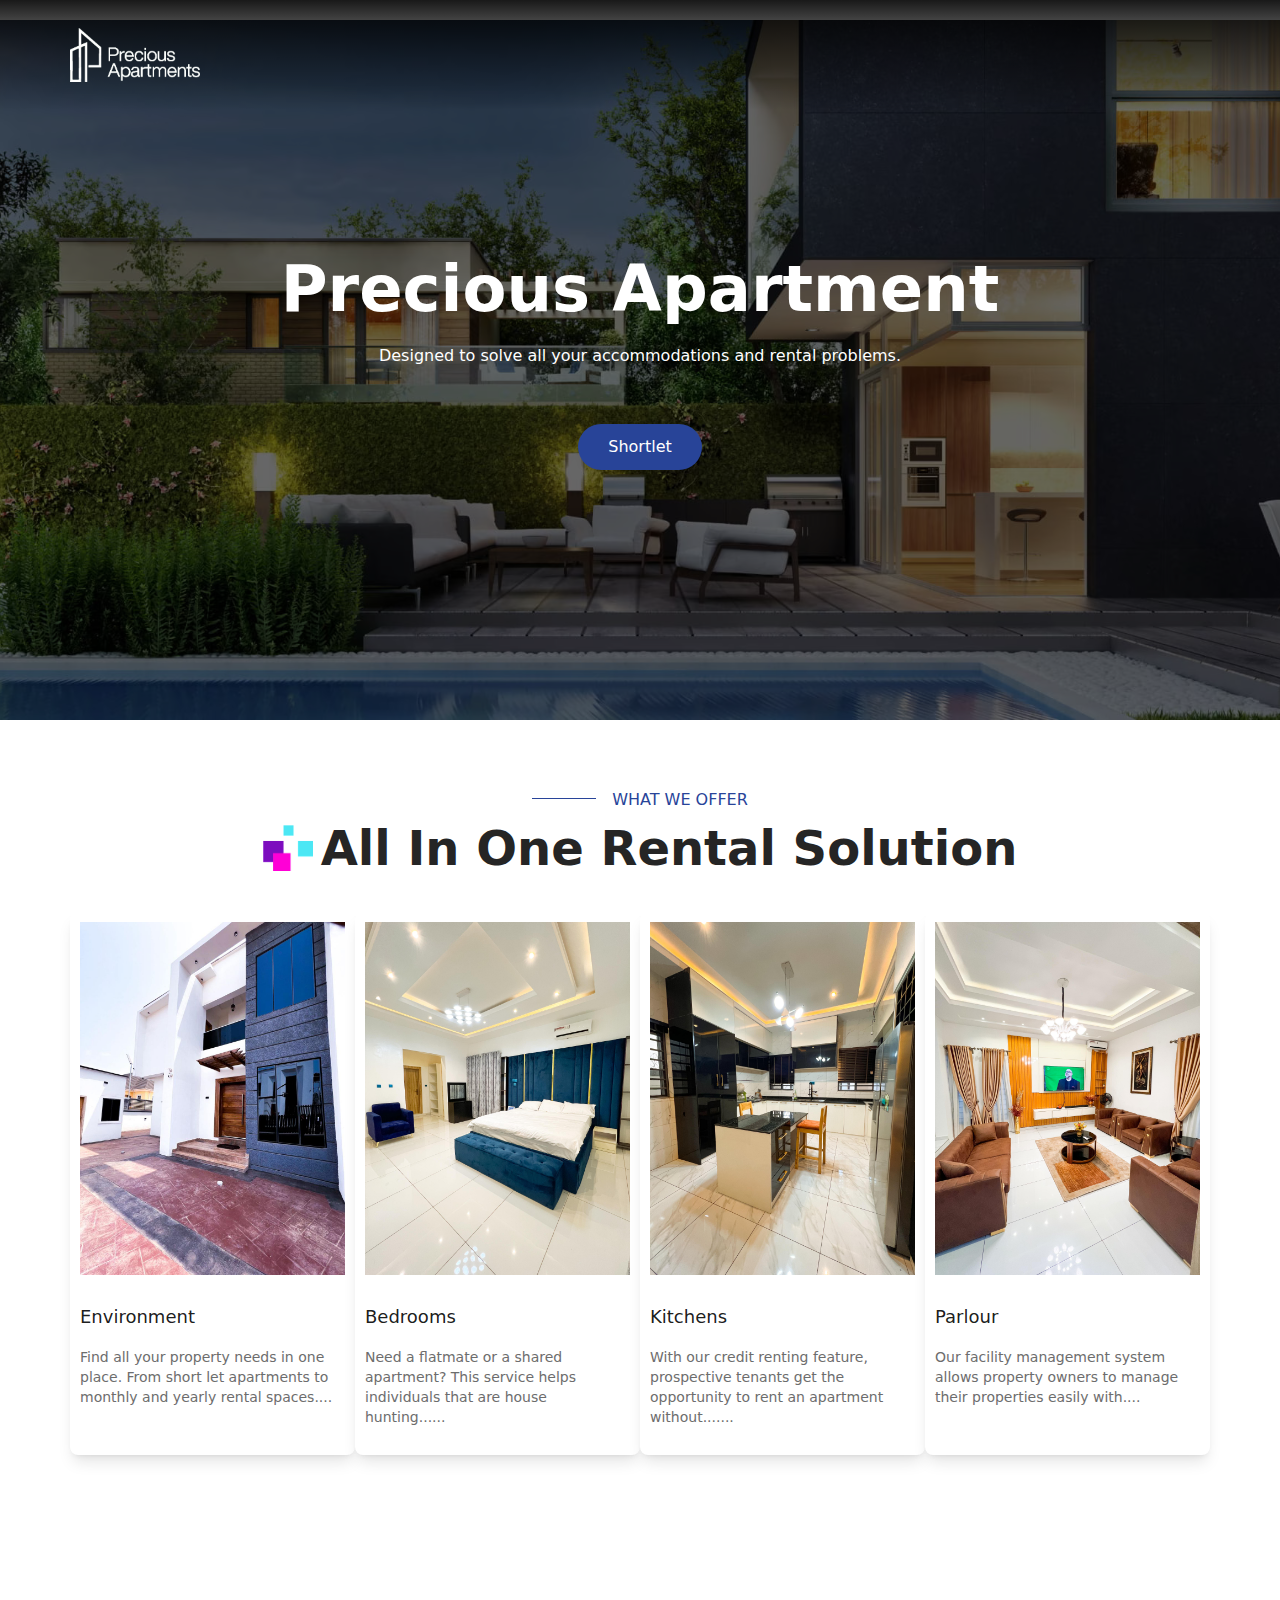
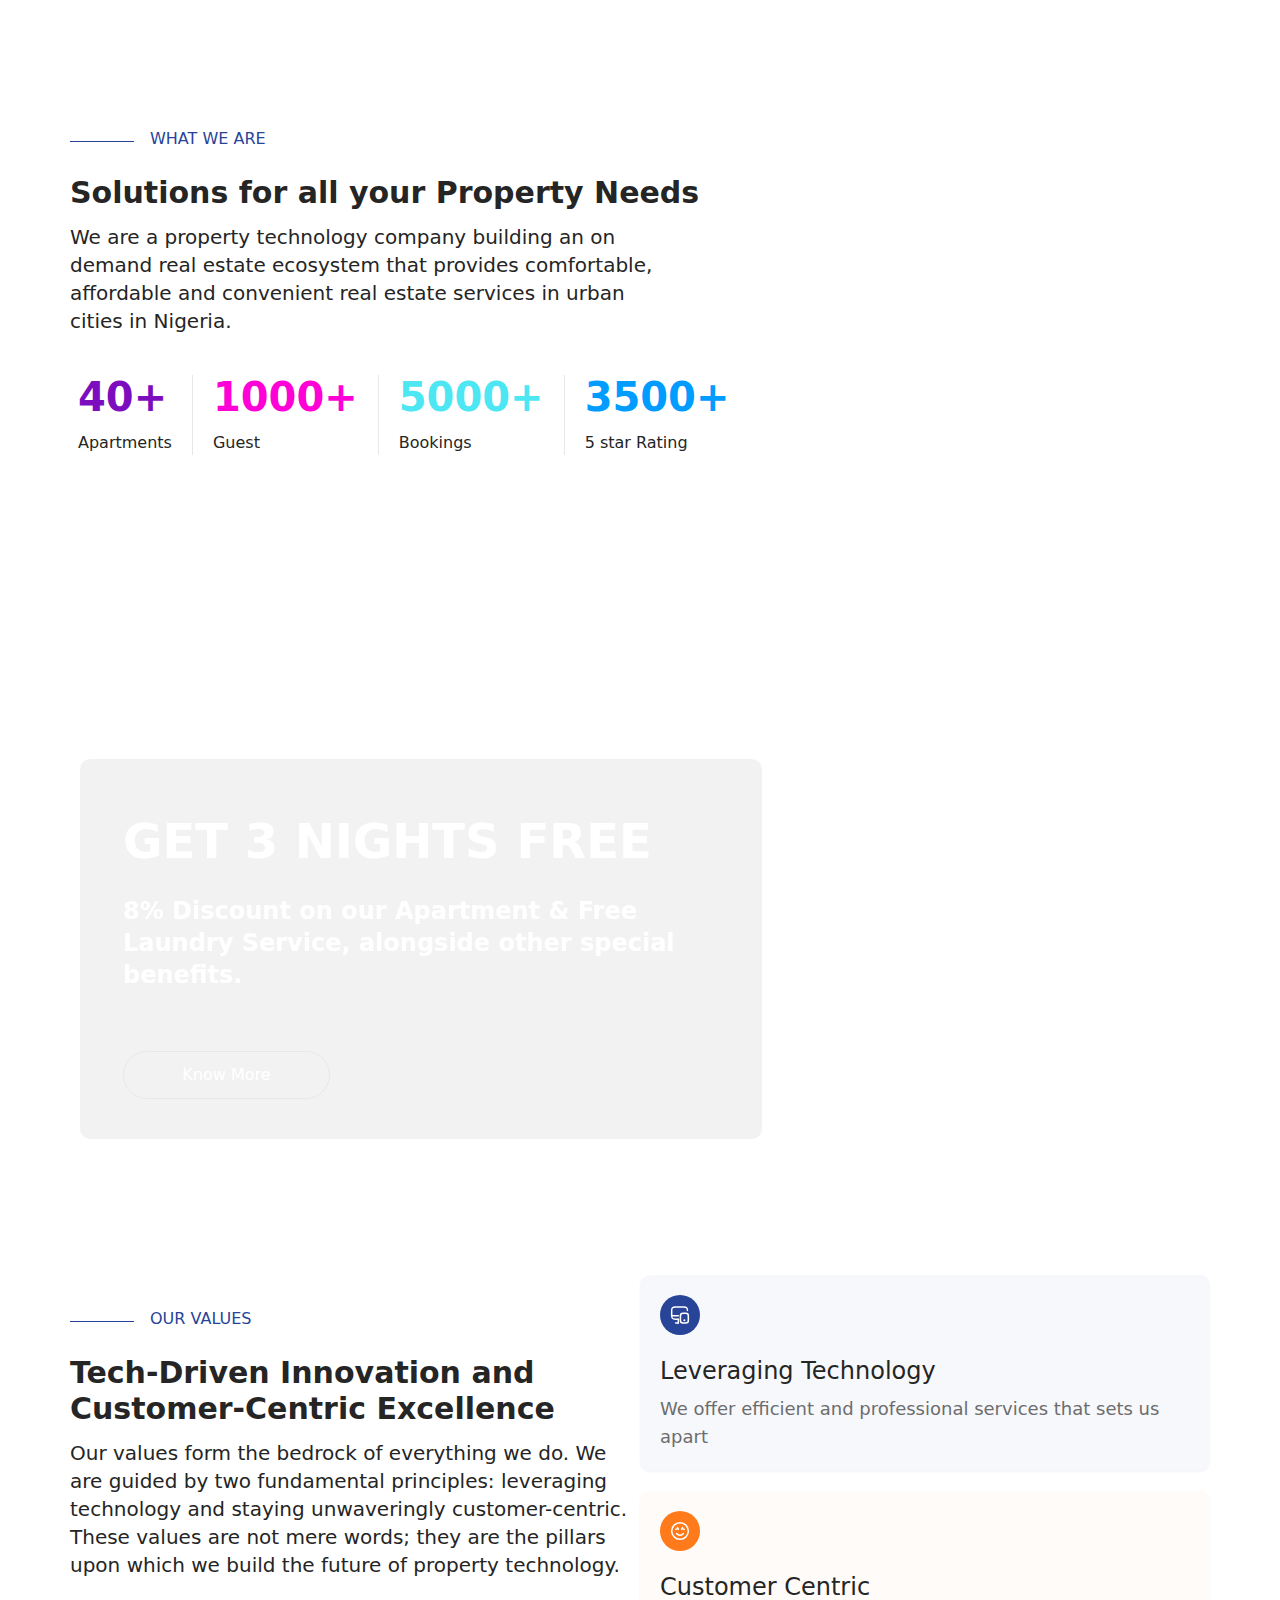
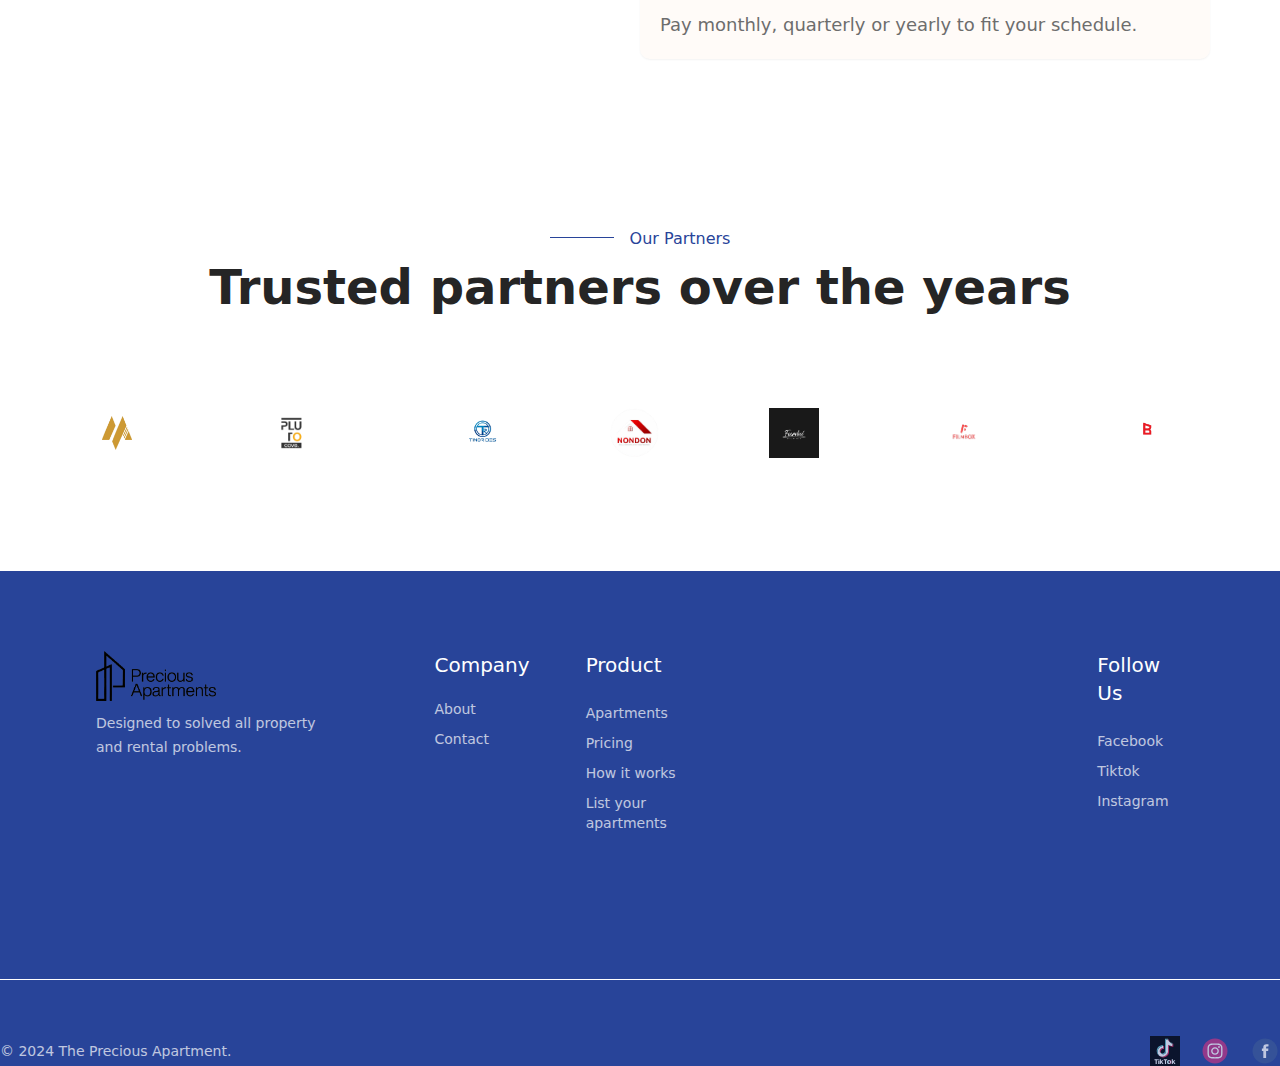
==== www.the99apartments.com/index.html @ 362da067 "first commit" ====
<!DOCTYPE html><html lang="en">

<meta http-equiv="content-type" content="text/html;charset=utf-8" />
<head>
    <meta name="viewport" content="width=device-width"/>
    <link rel="preload" as="image" href="logo.svg" fetchpriority="high"/>
    <meta name="next-head-count" content="3"/>
    <link rel="icon" type="image/x-icon" href="icon.ico"/>
    <link rel="preload" href="_next/static/media/2c062342b1fab89d-s.p.woff2" as="font" type="font/woff2" crossorigin="anonymous" data-next-font="size-adjust"/>
    <link rel="preload" href="_next/static/media/8a46cfca7977140b-s.p.woff2" as="font" type="font/woff2" crossorigin="anonymous" data-next-font="size-adjust"/>
    <link rel="preload" href="_next/static/media/decf5989f4e7f901-s.p.woff2" as="font" type="font/woff2" crossorigin="anonymous" data-next-font="size-adjust"/>
    <link rel="preload" href="_next/static/media/2cc74b96cdc9383d-s.p.woff2" as="font" type="font/woff2" crossorigin="anonymous" data-next-font="size-adjust"/>
    <link rel="preload" href="_next/static/media/c99ef75952aca458-s.p.woff2" as="font" type="font/woff2" crossorigin="anonymous" data-next-font="size-adjust"/>
    
    <link rel="preload" href="_next/static/media/7c1535108079abc4-s.p.woff2" as="font" type="font/woff2" crossorigin="anonymous" data-next-font="size-adjust"/>

    <link rel="preload" href="_next/static/media/cf1f69a0c8aed54d-s.p.woff2" as="font" type="font/woff2" crossorigin="anonymous" data-next-font="size-adjust"/>
    
    <link rel="preload" href="_next/static/media/8f91baacbcce7392-s.p.woff2" as="font" type="font/woff2" crossorigin="anonymous" data-next-font="size-adjust"/>
    
    <link rel="preload" href="_next/static/media/f0496e21808c976b-s.p.woff2" as="font" type="font/woff2" crossorigin="anonymous" data-next-font="size-adjust"/>
    
    <link rel="preload" href="_next/static/media/7108afb8b1381ad1-s.p.woff2" as="font" type="font/woff2" crossorigin="anonymous" data-next-font="size-adjust"/>
    
    <link rel="preload" href="_next/static/media/9e82d62334b205f4-s.p.woff2" as="font" type="font/woff2" crossorigin="anonymous" data-next-font="size-adjust"/>
    
    <link rel="preload" href="_next/static/media/4c285fdca692ea22-s.p.woff2" as="font" type="font/woff2" crossorigin="anonymous" data-next-font="size-adjust"/>
    
    <link rel="preload" href="_next/static/media/eafabf029ad39a43-s.p.woff2" as="font" type="font/woff2" crossorigin="anonymous" data-next-font="size-adjust"/>
    
    <link rel="preload" href="_next/static/media/8888a3826f4a3af4-s.p.woff2" as="font" type="font/woff2" crossorigin="anonymous" data-next-font="size-adjust"/>
    
    <link rel="preload" href="_next/static/media/0484562807a97172-s.p.woff2" as="font" type="font/woff2" crossorigin="anonymous" data-next-font="size-adjust"/>
    
    <link rel="preload" href="_next/static/media/b957ea75a84b6ea7-s.p.woff2" as="font" type="font/woff2" crossorigin="anonymous" data-next-font="size-adjust"/>
    
    <link rel="preload" href="_next/static/media/7db6c35d839a711c-s.p.woff2" as="font" type="font/woff2" crossorigin="anonymous" data-next-font="size-adjust"/>
    
    <link rel="preload" href="_next/static/media/6245472ced48d3be-s.p.woff2" as="font" type="font/woff2" crossorigin="anonymous" data-next-font="size-adjust"/>
    
    <link rel="preload" href="_next/static/css/339706e6d6fc10f3.css" as="style"/>
    
    <link rel="stylesheet" href="_next/static/css/339706e6d6fc10f3.css" data-n-g=""/>
    
    <noscript data-n-css=""></noscript><script defer="" nomodule="" src="_next/static/chunks/polyfills-c67a75d1b6f99dc8.js">


    </script><script defer="" src="_next/static/chunks/4571.f2e62112875bfc3b.js">


    </script><script defer="" src="_next/static/chunks/378.e11e70d4e53205a8.js">


    </script><script src="_next/static/chunks/webpack-e872a8c17d86db03.js" defer="">

    </script><script src="_next/static/chunks/framework-3671d8951bf44e4e.js" defer="">

    </script><script src="_next/static/chunks/main-754f456e4536651e.js" defer="">

    </script><script src="_next/static/chunks/pages/_app-e1f4d08cb97d3890.js" defer="">

    </script><script src="_next/static/chunks/95b64a6e-da1a965500b53201.js" defer="">


    </script><script src="_next/static/chunks/252f366e-a9f6ac978fc012a2.js" defer="">


    </script><script src="_next/static/chunks/ae51ba48-487ddb5985903e3d.js" defer="">

    </script><script src="_next/static/chunks/2310-46d33a746fa4808c.js" defer="">

    </script><script src="_next/static/chunks/4256-c31ece580f47bcb5.js" defer="">

    </script><script src="_next/static/chunks/pages/index-6802a82983a049fc.js" defer="">

    </script>
    
    <script src="_next/static/uL4oWBUllxCoJ0c9a_i_6/_buildManifest.js" defer="">

    </script>
    <script src="_next/static/uL4oWBUllxCoJ0c9a_i_6/_ssgManifest.js" defer="">


    </script>
    <title>The Precious Apartment</title>
    
</head>

<body>
    <div id="__next">
        <main class="__variable_785523 font-serif">
        <main style="max-width:1990px;margin:0 auto;position:relative">
            <header class="absolute right-0 left-0 top-0 z-50 bg-gradient-to-b from-black to-transparent flex items-center justify-between app-container !py-7">
                
                <a class="relative" href="index.html">

                <img alt="lo" fetchpriority="high" width="130.219" height="100" decoding="async" data-nimg="1" class="mr-3" style="color:transparent" src="_next/logo.png"/>
            
            </a>
            
            <div class="flex md:order-2 items-center gap-5">
                <div class="flex gap-5"> 
                
                <a class="hidden md:block" href="login.html">
                
               
            </a>
            
        </div>
        </div>

        <div class="block lg:hidden" role="button" title="menu">
            <svg stroke="currentColor" fill="currentColor" stroke-width="0" viewBox="0 0 512 512" class="w-10 h-10 m-auto text-white" height="1em" width="1em" xmlns="http://www.w3.org/2000/svg">
            
            <path d="M64 384h384v-42.666H64V384zm0-106.666h384v-42.667H64v42.667zM64 128v42.665h384V128H64z">

            </path>
        </svg>
    </div>
   </header>
   </main>
   </main>
</div>

<nav class="gap-7 hidden lg:flex text-white">
    <span class="lg:hidden relative top-4 ml-auto">
        <svg stroke="currentColor" fill="currentColor" stroke-width="0" viewBox="0 0 24 24" height="1em" width="1em" xmlns="http://www.w3.org/2000/svg">
            <path fill="none" d="M0 0h24v24H0V0z" opacity=".87">

            </path>
            <path d="M12 2C6.47 2 2 6.47 2 12s4.47 10 10 10 10-4.47 10-10S17.53 2 12 2zm0 18c-4.41 0-8-3.59-8-8s3.59-8 8-8 8 3.59 8 8-3.59 8-8 8zm3.59-13L12 10.59 8.41 7 7 8.41 10.59 12 7 15.59 8.41 17 12 13.41 15.59 17 17 15.59 13.41 12 17 8.41z">

            </path>
        </svg>
    </span>
    
    <a class="text-inherit text-md md:text-sm lg:text-[12px] xl:text-sm nav-link" href="index.html">Home</a>
<a class="text-inherit text-md md:text-sm lg:text-[12px] xl:text-sm nav-link" href="about.html">About Us</a>
<div class="!px-0">
  <div class="block relative group">
    <button class="bg-transparent text-inherit rounded flex items-center">
      <span class="mr-4 text-inherit text-md md:text-sm lg:text-[12px] xl:text-sm">Products</span>
      <svg class="fill-current text-inherit h-4 w-4 group-hover:rotate-180 undefined" xmlns="http://www.w3.org/2000/svg" viewBox="0 0 20 20">
        <path d="M9.293 12.95l.707.707L15.657 8l-1.414-1.414L10 10.828 5.757 6.586 4.343 8z"></path>
      </svg>
    </button>
    <ul class="group-hover:block absolute hidden text-black py-5 z-40 bg-gray-100 rounded-lg overflow-hidden min-w-[250px] shadow-xl mr-auto">
     
      
      <li>
        <a class="hover:text-gray-500 nav-link mx-auto text-center font-medium block py-2 px-2 cursor-pointer" href="dashboard.html">Shortlet</a>
      </li>
    </ul>
  </div>
</div>

</nav>


    
    
    <main>
        
        <section class="bg-white relative h-full">
            <section class="overflow-clip  bg-blend-overlay bg-black/50 h-[590px] xl:h-[700px]  md:gap-10 px-[5%]  pt-20 flex justify-center items-center relative bg-[url(&#x27;/hero-bg.png&#x27;)] bg-no-repeat bg-center bg-cover">
                
                <div class="mb-12 md:mb-24">
                
                <div class=" ">
                    <h1 class=" text-5xl text-center text-white lg:text-[64px] font-semibold leading-[1.1] animate__animated animate__lightSpeedInLeft">Precious Apartment

                    </h1>
                    <p class="text-white text-center text-xs md:text-base font-normal  w-full mt-5">Designed to solve all your accommodations and rental problems.

                    </p>
                    <div class="flex pt-14 items-center justify-center gap-3">
                        <button class="flex items-center  gap-2  md:gap-4 rounded-full  bg-primary-600 hover:bg-white hover:text-primary-600 text-white px-[30px] py-[11px] transition-all duration-300 delay-150"><a target="_blank" href="dashboard.html">
                            
                            <span class="text-xs sm:text-base">Shortlet</span>
                        
                        </a>
                    </button>
                   
                </div>
            </div>
        </div>
    </section>
    </section>
    <main>
    <section class="relative pt-10 text-black app-container">
        <div class="flex gap-4 items-center justify-center py-3">
            <hr class="w-16 h-1 border-[#284499]"/>
            <h2 class="text-[#284499] font-serif text-xs md:text-base font-medium">WHAT WE OFFER

            </h2>
        </div>
        <div class="flex items-center gap-2 mx-auto w-fit mb-10">
            <img alt="products" loading="lazy" width="50" height="50" decoding="async" data-nimg="1" style="color:transparent"  src="_next/product-logoc6e9.png"/>
            
            <h3 class="text-2xl md:text-5xl text-[#252525] font-semibold text-center">
                All In One Rental Solution
            </h3>
        </div>

        <div class="grid grid-cols-1 md:grid-cols-2 xl:grid-cols-4 xl:max-w-[1400px] xl:mx-auto my-10">
            <a data-aos-duration="200" class="flex flex-col  gap-2 rounded-lg  max-w-[303px] px-[10px] pt-[10px] mx-auto bg-[#FFF] pb-7 shadow-lg hover:bg-gray-100" href="dashboard.html">
                
                <img alt="Shortlet" loading="lazy" width="303" height="200" decoding="async" data-nimg="1" style="color:transparent"  src="_next/environment.jpeg"/>
                
                <h3 class=" font-medium pt-5 pb-2 text-lg max-w-[303px]">Environment

                </h3>
                
                <p class=" text-sm font-light text-[#6D6D6D] max-w-[303px] ">Find all your property needs in one place. From short let apartments to monthly and yearly rental spaces....</p>
            
            </a>
            <a data-aos-duration="400" class="flex flex-col  gap-2 rounded-lg  max-w-[303px] px-[10px] pt-[10px] mx-auto bg-[#FFF] pb-7 shadow-lg hover:bg-gray-100" href="dashboard.html">
                
                <img alt="Split Eazy (Shared Housing)" loading="lazy" width="303" height="200" decoding="async" data-nimg="1" style="color:transparent" src="_next/bedone.jpeg"/>
                
                <h3 class=" font-medium pt-5 pb-2 text-lg max-w-[303px]">
                    Bedrooms
                
                </h3>
                <p class=" text-sm font-light text-[#6D6D6D] max-w-[303px] ">
                    Need a flatmate or a shared apartment? This service helps individuals that are house hunting......</p>
                
                </a>
                <a data-aos-duration="600" class="flex flex-col  gap-2 rounded-lg  max-w-[303px] px-[10px] pt-[10px] mx-auto bg-[#FFF] pb-7 shadow-lg hover:bg-gray-100" href="dashboard.html">
                    
                    <img alt="Pay Eazy (Credit Renting)" loading="lazy" width="303" height="200" decoding="async" data-nimg="1" style="color:transparent" src="_next/kitone.jpeg"/>
                    
                    <h3 class=" font-medium pt-5 pb-2 text-lg max-w-[303px]">
                        
                        Kitchens
                    </h3>
                    <p class=" text-sm font-light text-[#6D6D6D] max-w-[303px] ">
                        
                        With our credit renting feature, prospective tenants get the opportunity to rent an apartment without.......
                    </p>
                    
                    </a>
                    <a data-aos-duration="800" class="flex flex-col  gap-2 rounded-lg  max-w-[303px] px-[10px] pt-[10px] mx-auto bg-[#FFF] pb-7 shadow-lg hover:bg-gray-100" href="dashboard.html">
                        
                        <img alt="FMS" loading="lazy" width="303" height="200" decoding="async" data-nimg="1" style="color:transparent" src="_next/parone.jpeg">
                        
                        <h3 class=" font-medium pt-5 pb-2 text-lg max-w-[303px]">Parlour

                        </h3>
                        
                        <p class=" text-sm font-light text-[#6D6D6D] max-w-[303px] ">
                            
                            Our facility management system allows property owners to manage their properties easily with....</p>
                        
                        </a>
                    
                    </div>
                </section>
                <section class="flex flex-col lg:flex-row justify-between app-container items-center lg:pt-5 lg:pb-[100px] xl:max-w-[1500px] xl:mx-auto"><div class="lg:w-[60%]"><div class="flex gap-4 items-center justify-center py-3 lg:items-center lg:justify-start"><hr class="w-16 h-2 border-[#284499]"/>
                    
                    <h2 class="text-[#284499] font-serif text-xs pb-2 md:pb-3 md:text-base font-medium">
                        WHAT WE ARE

                    </h2>
                </div>
                <div>
                    <h3 class="text-[#252525] text-center text-[19px] md:text-lg lg:text-3xl lg:text-start font-semibold pb-2 md:pb-3">
                        Solutions for all your Property Needs

                    </h3>

                    <p class="text-[#252525] font-serif text-xs font-light pb-5 lg:pb-10 lg:max-w-[596px] text-center lg:text-start lg:text-xl ">
                        We are a property technology company building an on demand real estate ecosystem that provides comfortable, affordable and convenient real estate services in urban cities in Nigeria.
                    </p>
                    <div class="flex items-center justify-center lg:items-start lg:justify-start">
                        
                        <div class="border-r flex flex-col  px-2 lg:pr-5">
                            
                            <h6 class=" font-semibold text-xl lg:text-[40px] pb-2 lg:pb-3 text-[#7C0DBE] lg:leading-[44px]">
                                40+
                            </h6>
                            <p class="text-[#252525] text-xs font-normal lg:text-base">
                                Apartments
                            </p>
                        </div>
                        <div class="border-r flex flex-col  px-2 lg:px-5">
                            <h6 class=" font-semibold text-xl lg:text-[40px] pb-2 lg:pb-3 text-[#FF00D6] lg:leading-[44px]">
                                1000+
                            </h6>
                            
                            <p class="text-[#252525] text-xs font-normal lg:text-base">
                                Guest
                            </p>
                        </div>
                        <div class="border-r flex flex-col  px-2 lg:px-5 ">
                            <h6 class=" font-semibold text-xl lg:text-[40px] pb-2 lg:pb-3 text-[#4CE7F3] lg:leading-[44px]">
                                5000+
                            </h6>
                            <p class="text-[#252525] text-xs font-normal lg:text-base">
                                Bookings
                            </p>
                        </div>

                        <div class="flex flex-col  px-1 lg:px-5">
                            <h6 class=" font-semibold text-xl lg:text-[40px] pb-2 lg:pb-3 text-[#009CFF] lg:leading-[44px]">
                                3500+
                            </h6>
                            <p class="text-[#252525] text-xs font-normal lg:text-base">
                                
                                5 star Rating
                            </p>
                        </div>
                    </div>
                </div>
            </div>
            <div class="pt-5 lg:w-[40%]" style="border-radius: 15px;">
                <img alt="what we are" loading="lazy" width="500" height="8" decoding="async" data-nimg="1" style="color:transparent; border-radius: 15px;" src="_next/img2.jpeg" />
            </div>
        </section>
        <section class="bg-[url(&#x27;/promo.jpeg&#x27;)] bg-no-repeat bg-center bg-cover  overflow-clip h-[500px] relative">
            <div class="absolute flex flex-col space-y-5 bg-black/5 backdrop-blur-xl max-w-[740px] max-h-[380px]  rounded-[10px] mx-5 my-16 px-10 py-10 lg:ml-[80px] lg:my-[60px] lg:pl-[43px] lg:py-[58px]">
                
                <h2 class="text-white font-semibold text-xl lg:pb-[10px] lg:text-5xl max-w-[599px] ">
                
                GET 3 NIGHTS FREE
            
            </h2>
            
            <p class="text-white font-semibold text-sm  lg:text-2xl lg:pb-[40px] max-w-[599px]">
                
                8% Discount on our Apartment &amp; Free Laundry Service, alongside other special benefits.
            
            </p>
            <button class=" items-center w-[207px]  gap-2  md:gap-4 rounded-full border  text-white px-[20px] py-[11px] transition-all duration-300 delay-150">
                
                <a target="_blank" href="#">
                    
                    <span class="text-xs sm:text-base">
                        Know More
                    </span>
                </a>
            </button>
        </div>
    </section>
    <section class="flex flex-col lg:flex-row justify-between app-container items-center lg:pb-[100px] xl:max-w-[1500px] xl:mx-auto"><div class="lg:w-[50%]">
        
        <div class="flex gap-4 items-center justify-center py-3 lg:items-center lg:justify-start">
            
            <hr class="w-16 h-2 border-[#284499]"/>
            
            <h2 class="text-[#284499] font-serif text-xs pb-2 md:pb-3 md:text-base font-medium">
                
                OUR VALUES
            </h2>
        </div>
        <div>
            <h3 class="text-[#252525] text-center text-[19px] md:text-lg lg:text-3xl lg:text-start font-semibold pb-2 md:pb-3">Tech-Driven Innovation and Customer-Centric Excellence

            </h3>
            <p class="text-[#252525] font-serif text-xs font-light pb-5 lg:pb-10 lg:max-w-[596px] text-center lg:text-start lg:text-xl ">
                
                Our values form the bedrock of everything we do. We are guided by two fundamental principles: leveraging technology and staying unwaveringly customer-centric. These values are not mere words; they are the pillars upon which we build the future of property technology.
            
            </p>
        </div>
    </div>
    <div class="pt-5 lg:w-[50%] flex flex-col gap-5">

        <div class=" bg-[#e6e7f54d] shadow-sm rounded-[10px] p-5">
            
            <svg width="40" height="40" viewBox="0 0 40 40" fill="none" xmlns="http://www.w3.org/2000/svg">
                
                <rect width="40" height="40" rx="20" fill="#284499">

                </rect>

                <path d="M18.3327 24.126H15.1743C12.366 24.126 11.666 23.426 11.666 20.6177V15.6177C11.666 12.8094 12.366 12.1094 15.1743 12.1094H23.9493C26.7577 12.1094 27.4577 12.8094 27.4577 15.6177" stroke="white" stroke-width="1.5" stroke-linecap="round" stroke-linejoin="round">


                </path>
                
                
                <path d="M18.334 27.8917V24.125" stroke="white" stroke-width="1.5" stroke-linecap="round" stroke-linejoin="round">

                </path>
                
                <path d="M11.666 20.793H18.3327" stroke="white" stroke-width="1.5" stroke-linecap="round" stroke-linejoin="round">


                </path>

                <path d="M15.6172 27.8906H18.3339" stroke="white" stroke-width="1.5" stroke-linecap="round" stroke-linejoin="round">

                </path>
                
                <path d="M28.3331 20.6659V25.4242C28.3331 27.3992 27.8414 27.8909 25.8664 27.8909H22.9081C20.9331 27.8909 20.4414 27.3992 20.4414 25.4242V20.6659C20.4414 18.6909 20.9331 18.1992 22.9081 18.1992H25.8664C27.8414 18.1992 28.3331 18.6909 28.3331 20.6659Z" stroke="white" stroke-width="1.5" stroke-linecap="round" stroke-linejoin="round">

                </path>
                
                <path d="M24.3711 25.2096H24.3786" stroke="white" stroke-width="2" stroke-linecap="round" stroke-linejoin="round">

                </path>
            </svg>
            <h5 class=" font-medium text-lg lg:text-2xl pt-5 pb-2 text-[#252525]">
                Leveraging Technology
            </h5>
            <p class=" font-light text-sm lg:text-lg text-[#6D6D6D]">
                We offer efficient and professional services that sets us apart
            </p>
        </div>
        <div class="bg-[#fff2e84d] shadow-sm rounded-[10px] p-5">
            <svg width="40" height="40" viewBox="0 0 40 40" fill="none" xmlns="http://www.w3.org/2000/svg">
                
                <rect width="40" height="40" rx="20" fill="#FF7A1A">

                </rect>
                <g clip-path="url(#clip0_3754_18150)">
                    
                    <path d="M19.9993 28.3346C24.6017 28.3346 28.3327 24.6037 28.3327 20.0013C28.3327 15.3989 24.6017 11.668 19.9993 11.668C15.397 11.668 11.666 15.3989 11.666 20.0013C11.666 24.6037 15.397 28.3346 19.9993 28.3346Z" stroke="white" stroke-width="1.5" stroke-linecap="round" stroke-linejoin="round">


                    </path>
                    
                    <path d="M16.666 22.5C17.4261 23.512 18.6363 24.1667 19.9993 24.1667C21.3624 24.1667 22.5726 23.512 23.3327 22.5" stroke="white" stroke-width="1.5" stroke-linecap="round" stroke-linejoin="round"></path><path d="M22.4993 16.668C22.4993 16.668 21.666 17.5013 21.666 18.3346C22.291 17.5013 23.541 17.5013 24.166 18.3346" stroke="white" stroke-width="1.5" stroke-linecap="round" stroke-linejoin="round">

                    </path>
                    
                    <path d="M17.5007 16.668C17.5007 16.668 18.334 17.5013 18.334 18.3346C17.709 17.5013 16.459 17.5013 15.834 18.3346" stroke="white" stroke-width="1.5" stroke-linecap="round" stroke-linejoin="round">

                    </path>
                </g>
                <defs>
                    <clippath id="clip0_3754_18150"><rect width="20" height="20" fill="white" transform="translate(10 10)">

                    </rect>
                </clippath>
            </defs>
        </svg>
        <h5 class=" font-medium text-lg lg:text-2xl pt-5 pb-2 text-[#252525]">
            Customer Centric
        </h5>
        <p class=" font-light text-sm lg:text-lg text-[#6D6D6D]">
            Pay monthly, quarterly or yearly to fit your schedule.
        </p>
    </div>
</div>
</section>

<section class="relative pt-10 text-black app-container xl:max-w-[1500px] xl:mx-auto">
    
    <div class="flex gap-4 items-center justify-center py-3">
        
        <hr class="w-16 h-1 border-[#284499]"/>
        
        <h2 class="text-[#284499] font-serif text-xs md:text-base font-medium">
            Our Partners
        </h2>
    </div>
    
    <div class="flex items-center gap-2 mx-auto w-fit mb-10 justify-center ">
        
        <h3 class="text-2xl md:text-5xl text-[#252525] font-semibold text-center">
            Trusted partners over the years
        </h3>
    </div>
    <div class="flex justify-between items-center lg:p-8  ">
        
        <img src="_next/muna-logo.png" alt="" width="30px" />
        <img src="_next/pluto-logo.png" alt="" width="100px" />
        <img src="_next/tinorides-logo.png" alt="" width="50px" />
        <img src="_next/nondon-logo.png" alt="" width="50px" />
        <img
          src="_next/feemboi-logo.png"
          alt=""
          width="50px"
          class="bg-black"
        />
        <img src="_next/filmbox-logo.png" alt="" width="70px" />
        <img src="_next/bred-logo.png" alt="" width="70px" />
    </div>

</section>

<footer class="bg-[#284499] text-white font-serif">

    <div class="mx-auto w-full max-w-screen-[1400px] p-4 py-6  lg:py-20 lg:px-24">
        <div class="md:flex md:justify-between"><div class="mb-6 md:mb-0 md:w-[30%] 2xl:w-[25%]">
            <a class="flex items-center gap-3" href="index.html">
            <img src="logo.png" width="120px">
                
            </a>
            <p class=" font-light text-sm w-60 mt-[10px] leading-6 2xl:text-base 2xl:w-64 opacity-70">
                Designed to solved all property and rental problems.
            </p>
        </div>
        <div class="grid grid-cols-2 gap-8 sm:justify-between sm:grid-cols-4  md:w-[70%] xl:gap-14 2xl:w-[75%] 2xl:gap-20 sm:justify-items-end">
            <div>
                <h2 class="mb-5 text-sm  md:text-xl 2xl:text-2xl text-white">
                    Company
                </h2>
                <ul class="text-white md:text-sm 2xl:text-xl opacity-70">
                    <li class="mb-[10px]">
                        <a class="" href="about.html">
                            About
                        </a>
                    </li>
                    <li class="mb-[10px] md:text-sm 2xl:text-xl">
                        <a class="" href="index.html#">
                            Contact
                        </a>
                    </li>
                   
                </ul>
            </div>
            <div>
                <h2 class="mb-6 text-sm md:text-xl 2xl:text-2xl text-white  ">
                    Product
                </h2>
                <ul class="text-white opacity-70">
                    <li class="mb-[10px] md:text-sm 2xl:text-xl">
                        <a class=" " href="dashboard.html">
                            Apartments
                        </a>
                    </li>
                    <li class="mb-[10px] md:text-sm 2xl:text-xl">
                        <a class="" href="https://www.instagram.com/preciousapartmentenugu?igsh=MTB0YWhycXB2d3Q3dg%3D%3D&utm_source=qr">
                            Pricing
                        </a>
                    </li>
                    <li class="mb-[10px] md:text-sm 2xl:text-xl">
                        <a class="" href="https://www.instagram.com/preciousapartmentenugu?igsh=MTB0YWhycXB2d3Q3dg%3D%3D&utm_source=qr">
                            How it works
                        </a>
                    </li>
                    <li class="mb-[10px] md:text-sm 2xl:text-xl">
                        <a class="" href="dashboard.html">
                            List your apartments
                        </a>
                    </li>
                </ul>
            </div>
           
                
            </div>
            <div>
                <h2 class="mb-6 text-sm md:text-xl 2xl:text-2xl text-white">
                    Follow Us
                </h2>
                <ul class="text-white opacity-70">
                    <li class="mb-[10px] md:text-sm 2xl:text-xl">
                        <a class="" href="https://www.facebook.com/profile.php?id=61561865465074&mibextid=LQQJ4d">
                            Facebook
                        </a>
                    </li>
                    <li class="mb-[10px] md:text-sm 2xl:text-xl">
                        <a class="" href="https://www.tiktok.com/@preciousapartment?_t=8npLQkbV1l7&_r=1">
                            Tiktok
                        </a>
                    </li>

                    <li class="mb-[10px] md:text-sm 2xl:text-xl">
                        <a class="" href="https://www.instagram.com/preciousapartmentenugu?igsh=MTB0YWhycXB2d3Q3dg%3D%3D&utm_source=qr">
                            Instagram
                        </a>
                    </li>
                    
                </ul>
            </div>
        </div>
    </div>
    <hr class="my-6 border-white sm:mx-auto lg:my-14"/>
    <div>
    
    <div class="sm:flex sm:items-center sm:justify-between">
        <span class="text-sm text-white sm:text-center opacity-70">
            © 2024 The Precious Apartment.
        </span>
        <div class="flex mt-4 space-x-5 sm:justify-center sm:mt-0 opacity-70">

            <a
            class="text-gray-500 hover:text-gray-900 dark:hover:text-white"
            href="https://www.tiktok.com/@preciousapartment?_t=8npLQkbV1l7&_r=1"
            ><svg
              xmlns="http://www.w3.org/2000/svg"
              width="30"
              height="30"
              viewBox="0 0 30 30"
              fill="none"
            >
              <g clip-path="url(#clip0_4019_19312)">
                <path d="M0 0H30V30H0V0Z" fill="black"></path>
                <path
                  d="M7.34961 18.6872L7.40867 18.8597C7.40217 18.8408 7.37914 18.7809 7.34961 18.6872ZM9.78322 14.7535C9.81543 14.3553 9.93701 13.9695 10.1389 13.6247C10.3408 13.28 10.6178 12.9852 10.9494 12.7623C11.9392 12.0385 13.173 12.4472 13.173 12.4472V10.0133C13.4728 10.0057 13.7727 10.0244 14.0693 10.0694V13.1996C14.0693 13.1996 12.8355 12.7909 11.8456 13.5147C11.5141 13.7376 11.2371 14.0324 11.0352 14.3771C10.8333 14.7219 10.7117 15.1077 10.6795 15.5059C10.656 16.1253 10.8335 16.7357 11.1856 17.2459C11.0805 17.1898 10.9757 17.126 10.867 17.0545C10.5091 16.7915 10.2226 16.4432 10.0333 16.0414C9.84405 15.6396 9.75809 15.1969 9.78322 14.7535ZM19.1739 5.51341C18.6407 4.91767 18.2837 4.1854 18.1427 3.39844H18.9991C18.9621 4.45911 19.3479 5.49105 20.0716 6.26732L20.0905 6.28593C19.7541 6.06801 19.4465 5.80845 19.1751 5.51341H19.1739ZM23.2952 7.71845V10.7861C22.655 10.7568 22.0187 10.6702 21.394 10.5274C20.7441 10.3611 20.1206 10.1049 19.5416 9.76609C19.5416 9.76609 19.0395 9.43624 19.0014 9.4135V15.751C18.9804 16.4229 18.8538 17.0873 18.6264 17.7198C18.0876 19.1136 17.0279 20.2432 15.6713 20.8698C14.9327 21.21 14.1294 21.3865 13.3162 21.3872C12.1893 21.3839 11.0875 21.0544 10.1438 20.4384C9.81805 20.2137 9.51421 19.9588 9.23631 19.6771L9.24369 19.6845C10.1865 20.3024 11.2889 20.6322 12.4162 20.6333C13.2293 20.6326 14.0327 20.4561 14.7712 20.1159C16.1278 19.4893 17.1875 18.3597 17.7263 16.9659C17.9537 16.3334 18.0803 15.669 18.1014 14.9971V8.66342C18.1427 8.68587 18.6415 9.01602 18.6415 9.01602C19.2205 9.35478 19.844 9.61102 20.4939 9.77731C21.1186 9.92017 21.7549 10.0067 22.3951 10.036V7.63222C22.6886 7.70762 22.9921 7.73671 23.2946 7.71845H23.2952Z"
                  fill="#EE1D52"
                ></path>
                <path
                  d="M22.3957 7.62838V10.0322C21.7555 10.0029 21.1193 9.91633 20.4946 9.77347C19.8446 9.60718 19.2211 9.35094 18.6421 9.01218C18.6421 9.01218 18.1401 8.68232 18.102 8.65958V14.9971C18.0809 15.669 17.9544 16.3334 17.727 16.9659C17.1882 18.3597 16.1284 19.4893 14.7718 20.1159C14.0333 20.4561 13.2299 20.6326 12.4168 20.6333C11.2899 20.63 10.188 20.3005 9.24433 19.6845L9.23695 19.6771C9.07933 19.5164 8.93038 19.3475 8.79074 19.171C8.43595 18.7018 8.15052 18.1841 7.94322 17.6336V17.6298C7.71748 16.971 7.60466 16.2788 7.60953 15.5824C7.62571 14.6747 7.86117 13.7843 8.29581 12.9873C8.6424 12.3721 9.09278 11.8215 9.62705 11.3599C10.0991 10.962 10.6339 10.6452 11.2096 10.4223C11.8321 10.1601 12.4991 10.0198 13.1745 10.0088V12.4424C13.1745 12.4424 11.9408 12.0337 10.9509 12.7575C10.5972 12.9902 10.3057 13.3057 10.1014 13.6764C9.89708 14.0472 9.78625 14.4622 9.77849 14.8855C9.77072 15.3088 9.86625 15.7276 10.0568 16.1056C10.2473 16.4837 10.5272 16.8096 10.8721 17.0551C10.9807 17.1263 11.0859 17.1901 11.1907 17.2465C11.5521 17.7275 12.0669 18.0708 12.6499 18.2194C13.2329 18.368 13.8492 18.3132 14.3968 18.0639C14.7145 17.925 14.9994 17.7207 15.2326 17.4641C15.4659 17.2076 15.6424 16.9047 15.7505 16.5752C15.8676 16.1764 15.9145 15.7602 15.8893 15.3453V3.39844H18.1392C18.2785 4.18596 18.6357 4.91866 19.1704 5.51341C19.4435 5.80669 19.7508 6.06606 20.0859 6.28593C20.4478 6.67407 20.8725 6.9986 21.3421 7.24596C21.677 7.41475 22.0307 7.5436 22.3957 7.62986V7.62838Z"
                  fill="white"
                ></path>
                <path
                  d="M7.04688 16.8906L7.10298 17.0519C7.0956 17.0333 7.07316 16.9769 7.04688 16.8906Z"
                  fill="#69C9D0"
                ></path>
                <path
                  d="M11.2095 10.4272C10.6334 10.6493 10.0985 10.9662 9.62697 11.3648C9.09156 11.8268 8.64104 12.3789 8.29574 12.9961C7.86043 13.7929 7.62494 14.6834 7.60945 15.5912C7.60609 16.2876 7.71887 16.9796 7.94315 17.6389V17.6427C8.15127 18.1928 8.43664 18.7104 8.79067 19.18C8.93031 19.3566 9.07925 19.5255 9.23688 19.6862C8.72889 19.3343 8.27529 18.9097 7.89058 18.4261C7.53631 17.96 7.25207 17.4445 7.0469 16.8962V16.8888C6.81902 16.2292 6.70615 15.5354 6.7132 14.8376C6.72939 13.9299 6.96484 13.0395 7.39949 12.2425C7.74479 11.6253 8.19531 11.0732 8.73072 10.6112C9.33792 10.0925 10.0485 9.70886 10.8153 9.48581C11.5821 9.26275 12.3876 9.20537 13.1783 9.31746V10.015C12.5016 10.0255 11.8333 10.1658 11.2095 10.4284V10.4272Z"
                  fill="#69C9D0"
                ></path>
                <path
                  d="M18.1438 3.39815H15.8939V15.3456C15.9173 15.7605 15.8704 16.1763 15.7551 16.5755C15.6452 16.9041 15.4681 17.2061 15.235 17.4624C15.002 17.7187 14.7181 17.9236 14.4014 18.0642C13.9831 18.2676 13.5167 18.3517 13.0536 18.3074C12.5906 18.2631 12.1486 18.092 11.7765 17.8129C11.5529 17.6595 11.3565 17.4698 11.1953 17.2518C11.5467 17.4462 11.9398 17.553 12.3413 17.5633C12.7427 17.5736 13.1407 17.487 13.5016 17.3108C13.819 17.1715 14.1036 16.9669 14.3368 16.7105C14.57 16.454 14.7466 16.1514 14.8553 15.8222C14.9724 15.4233 15.0194 15.0072 14.9941 14.5923V2.64453H18.1028C18.0802 2.8964 18.094 3.15022 18.1438 3.39815ZM22.3962 6.96425V7.62809C21.5072 7.4272 20.701 6.95868 20.0863 6.28564C20.2027 6.36065 20.3187 6.42827 20.4425 6.49235C21.0437 6.8113 21.7157 6.97369 22.3962 6.96454V6.96425Z"
                  fill="#69C9D0"
                ></path>
                <path
                  d="M18.2168 26.0534C18.2161 26.1386 18.2287 26.2234 18.2543 26.3047C18.2543 26.3121 18.2581 26.3159 18.2581 26.3233C18.3184 26.5168 18.439 26.686 18.6022 26.8061C18.7655 26.9262 18.9629 26.9908 19.1656 26.9907V27.9507C18.7089 27.9976 18.2491 27.8978 17.853 27.6658C17.5697 27.4901 17.3373 27.2434 17.1789 26.9501C17.0205 26.6569 16.9415 26.3273 16.9498 25.9941C16.9581 25.6609 17.0535 25.3356 17.2264 25.0506C17.3993 24.7657 17.6437 24.5309 17.9354 24.3696C18.3171 24.179 18.744 24.0972 19.1691 24.1333V25.0934C19.0445 25.0932 18.921 25.1176 18.8058 25.1652C18.6906 25.2128 18.5859 25.2827 18.4978 25.3708C18.4096 25.459 18.3398 25.5637 18.2922 25.6789C18.2445 25.7941 18.2201 25.9175 18.2203 26.0422L18.2168 26.0534Z"
                  fill="#69C9D0"
                ></path>
                <path
                  d="M20.1226 26.054C20.1233 26.1392 20.1106 26.224 20.0851 26.3053C20.0851 26.3127 20.0812 26.3165 20.0812 26.3239C20.021 26.5174 19.9004 26.6866 19.7371 26.8067C19.5739 26.9267 19.3764 26.9914 19.1738 26.9913V27.9513C19.6292 27.9982 20.0878 27.8983 20.4826 27.6664C20.7619 27.4978 20.9925 27.2594 21.1516 26.9746C21.3107 26.6898 21.3929 26.3684 21.39 26.0422C21.3913 25.7004 21.3003 25.3647 21.1267 25.0703C20.9531 24.776 20.7034 24.5339 20.4037 24.3696C20.022 24.179 19.5951 24.0972 19.1699 24.1333V25.0934C19.2946 25.0932 19.418 25.1176 19.5332 25.1652C19.6484 25.2128 19.7531 25.2827 19.8413 25.3708C19.9294 25.459 19.9993 25.5637 20.0469 25.6789C20.0945 25.7941 20.1189 25.9175 20.1187 26.0422V26.0534L20.1226 26.054Z"
                  fill="#EE1D52"
                ></path>
                <path
                  d="M4.48047 23.2656H7.99459L7.66976 24.233H6.75107V27.9344H5.62034V24.233H4.48047V23.2656ZM13.7956 23.2656V24.233H14.9354V27.9344H16.0679V24.233H16.9866L17.3115 23.2656H13.7956ZM8.75943 24.3645C8.86772 24.3645 8.97357 24.3323 9.06361 24.2722C9.15364 24.212 9.22381 24.1265 9.26525 24.0265C9.30669 23.9264 9.31753 23.8164 9.29641 23.7101C9.27528 23.6039 9.22314 23.5064 9.14657 23.4298C9.07 23.3533 8.97245 23.3011 8.86624 23.28C8.76004 23.2589 8.64996 23.2697 8.54992 23.3111C8.44987 23.3526 8.36437 23.4228 8.30421 23.5128C8.24405 23.6028 8.21194 23.7087 8.21194 23.817C8.21171 23.8889 8.2257 23.9602 8.25311 24.0267C8.28052 24.0932 8.32082 24.1536 8.37167 24.2045C8.42253 24.2554 8.48294 24.2957 8.54944 24.3232C8.61593 24.3506 8.6872 24.3646 8.75914 24.3645H8.75943ZM8.21164 27.9314H9.32169V24.7507H8.21164V27.9314ZM13.3116 24.3391H12.014L10.8966 25.4565V23.2656H9.79418L9.79034 27.9267H10.9042V26.7118L11.2491 26.3959L12.3291 27.9258H13.5168L11.9517 25.691L13.3116 24.3391ZM23.954 25.6975L25.3124 24.3391H24.0149L22.8974 25.4565V23.2656H21.7942L21.7868 27.9314H22.9007V26.7166L23.2494 26.4015L24.3294 27.9314H25.5183L23.954 25.6975ZM21.1002 26.0424C21.1054 26.4262 20.9964 26.8029 20.7869 27.1245C20.5775 27.4462 20.2771 27.6983 19.924 27.8488C19.5709 27.9993 19.181 28.0414 18.8039 27.9698C18.4268 27.8981 18.0796 27.7159 17.8063 27.4463C17.533 27.1768 17.3461 26.832 17.2693 26.456C17.1925 26.0799 17.2292 25.6894 17.3749 25.3343C17.5205 24.9792 17.7685 24.6754 18.0873 24.4616C18.4061 24.2477 18.7812 24.1336 19.1651 24.1335C19.6747 24.13 20.1649 24.329 20.5278 24.6868C20.8908 25.0446 21.0968 25.5319 21.1005 26.0415L21.1002 26.0424ZM20.1139 26.0424C20.1139 25.8547 20.0583 25.6713 19.954 25.5152C19.8497 25.3592 19.7016 25.2376 19.5282 25.1658C19.3548 25.094 19.164 25.0752 18.98 25.1118C18.7959 25.1484 18.6269 25.2388 18.4942 25.3715C18.3615 25.5042 18.2711 25.6732 18.2345 25.8573C18.1979 26.0413 18.2167 26.2321 18.2885 26.4055C18.3603 26.5788 18.4819 26.727 18.638 26.8313C18.794 26.9355 18.9774 26.9912 19.1651 26.9912C19.2898 26.9914 19.4134 26.967 19.5287 26.9194C19.644 26.8717 19.7488 26.8018 19.8369 26.7135C19.9251 26.6253 19.995 26.5205 20.0426 26.4052C20.0902 26.2898 20.1145 26.1662 20.1142 26.0415L20.1139 26.0424Z"
                  fill="white"
                ></path>
              </g>
              <defs>
                <clippath id="clip0_4019_19312">
                  <rect width="30" height="30" fill="white"></rect>
                </clippath>
              </defs></svg
            ><span class="sr-only">Tiktok account</span></a
          >


            <a class="text-gray-500 hover:text-gray-900 dark:hover:text-white" href="https://www.instagram.com/preciousapartmentenugu?igsh=MTB0YWhycXB2d3Q3dg%3D%3D&utm_source=qr">
                <svg xmlns="http://www.w3.org/2000/svg" width="30" height="30" viewBox="0 0 30 30" fill="none"><path d="M15 27.5C21.9036 27.5 27.5 21.9036 27.5 15C27.5 8.09644 21.9036 2.5 15 2.5C8.09644 2.5 2.5 8.09644 2.5 15C2.5 21.9036 8.09644 27.5 15 27.5Z" fill="#C13584"></path><path d="M15 8.85137C17.0026 8.85137 17.2398 8.859 18.0306 8.89506C18.7619 8.92844 19.159 9.05062 19.4233 9.15331C19.7734 9.28937 20.0232 9.45187 20.2856 9.71431C20.5481 9.97681 20.7106 10.2266 20.8467 10.5767C20.9494 10.841 21.0716 11.2381 21.1049 11.9693C21.141 12.7602 21.1486 12.9974 21.1486 14.9999C21.1486 17.0026 21.141 17.2397 21.1049 18.0306C21.0716 18.7619 20.9494 19.1589 20.8467 19.4232C20.7106 19.7733 20.5481 20.0232 20.2857 20.2856C20.0232 20.5481 19.7734 20.7106 19.4233 20.8466C19.159 20.9494 18.7619 21.0715 18.0306 21.1049C17.2399 21.1409 17.0028 21.1486 15 21.1486C12.9973 21.1486 12.7601 21.1409 11.9694 21.1049C11.2381 21.0715 10.841 20.9494 10.5767 20.8466C10.2266 20.7106 9.97681 20.5481 9.71438 20.2856C9.45194 20.0232 9.28937 19.7733 9.15331 19.4232C9.05062 19.1589 8.92844 18.7619 8.89506 18.0306C8.859 17.2397 8.85137 17.0026 8.85137 14.9999C8.85137 12.9974 8.859 12.7602 8.89506 11.9693C8.92844 11.2381 9.05062 10.841 9.15331 10.5767C9.28937 10.2266 9.45188 9.97681 9.71438 9.71438C9.97681 9.45187 10.2266 9.28937 10.5767 9.15331C10.841 9.05062 11.2381 8.92844 11.9694 8.89506C12.7602 8.859 12.9974 8.85137 15 8.85137ZM15 7.5C12.9631 7.5 12.7077 7.50862 11.9078 7.54512C11.1095 7.58156 10.5642 7.70831 10.0872 7.89375C9.594 8.08538 9.17575 8.34181 8.75881 8.75881C8.34181 9.17575 8.08538 9.594 7.89375 10.0872C7.70831 10.5642 7.58156 11.1094 7.54512 11.9078C7.50862 12.7077 7.5 12.9631 7.5 14.9999C7.5 17.0369 7.50862 17.2922 7.54512 18.0922C7.58156 18.8905 7.70831 19.4357 7.89375 19.9127C8.08538 20.4059 8.34181 20.8242 8.75881 21.2412C9.17575 21.6581 9.594 21.9146 10.0872 22.1062C10.5642 22.2916 11.1095 22.4184 11.9078 22.4548C12.7077 22.4913 12.9631 22.4999 15 22.4999C17.0369 22.4999 17.2923 22.4913 18.0922 22.4548C18.8905 22.4184 19.4358 22.2916 19.9128 22.1062C20.406 21.9146 20.8243 21.6581 21.2412 21.2412C21.6581 20.8242 21.9146 20.4059 22.1062 19.9127C22.2917 19.4357 22.4184 18.8905 22.4549 18.0922C22.4914 17.2922 22.5 17.0369 22.5 14.9999C22.5 12.9631 22.4914 12.7077 22.4549 11.9078C22.4184 11.1094 22.2917 10.5642 22.1062 10.0872C21.9146 9.594 21.6581 9.17575 21.2412 8.75881C20.8243 8.34181 20.406 8.08538 19.9128 7.89375C19.4358 7.70831 18.8905 7.58156 18.0922 7.54512C17.2923 7.50862 17.0369 7.5 15 7.5Z" fill="white"></path><path d="M15.0037 11.1523C12.8766 11.1523 11.1523 12.8766 11.1523 15.0037C11.1523 17.1307 12.8766 18.855 15.0037 18.855C17.1307 18.855 18.855 17.1307 18.855 15.0037C18.855 12.8766 17.1307 11.1523 15.0037 11.1523ZM15.0037 17.5037C13.623 17.5037 12.5037 16.3843 12.5037 15.0037C12.5037 13.623 13.623 12.5037 15.0037 12.5037C16.3844 12.5037 17.5037 13.623 17.5037 15.0037C17.5037 16.3843 16.3844 17.5037 15.0037 17.5037Z" fill="white"></path><path d="M19.9074 10.9977C19.9074 11.4947 19.5045 11.8977 19.0074 11.8977C18.5104 11.8977 18.1074 11.4947 18.1074 10.9977C18.1074 10.5007 18.5104 10.0977 19.0074 10.0977C19.5045 10.0977 19.9074 10.5007 19.9074 10.9977Z" fill="white">

                </path>
            </svg>
            <span class="sr-only">
                Instagram page
            </span>
        </a>
      
 
    <a class="text-gray-500 hover:text-gray-900 dark:hover:text-white" href="https://www.facebook.com/profile.php?id=61561865465074&mibextid=LQQJ4d">
        <svg xmlns="http://www.w3.org/2000/svg" width="30" height="30" viewBox="0 0 30 30" fill="none"><path d="M15 27.5C21.9036 27.5 27.5 21.9036 27.5 15C27.5 8.09644 21.9036 2.5 15 2.5C8.09644 2.5 2.5 8.09644 2.5 15C2.5 21.9036 8.09644 27.5 15 27.5Z" fill="#3B5998">

        </path>
        <path fill-rule="evenodd" clip-rule="evenodd" d="M18.3219 10.5986C17.9323 10.5207 17.4061 10.4625 17.0753 10.4625C16.1792 10.4625 16.121 10.8521 16.121 11.4754V12.5851H18.3609L18.1656 14.8836H16.121V21.875H13.3164V14.8836H11.875V12.5851H13.3164V11.1633C13.3164 9.21581 14.2318 8.125 16.5298 8.125C17.3283 8.125 17.9126 8.24188 18.6721 8.39769L18.3219 10.5986Z" fill="white">

            </path>
        </svg>
        <span class="sr-only">
                
                Facebook account
            </span>
        </a>
    
</div>
</div>
</div>
</footer>
</main>
<div class="Toastify">

</div>
</main>


</body>

</html>
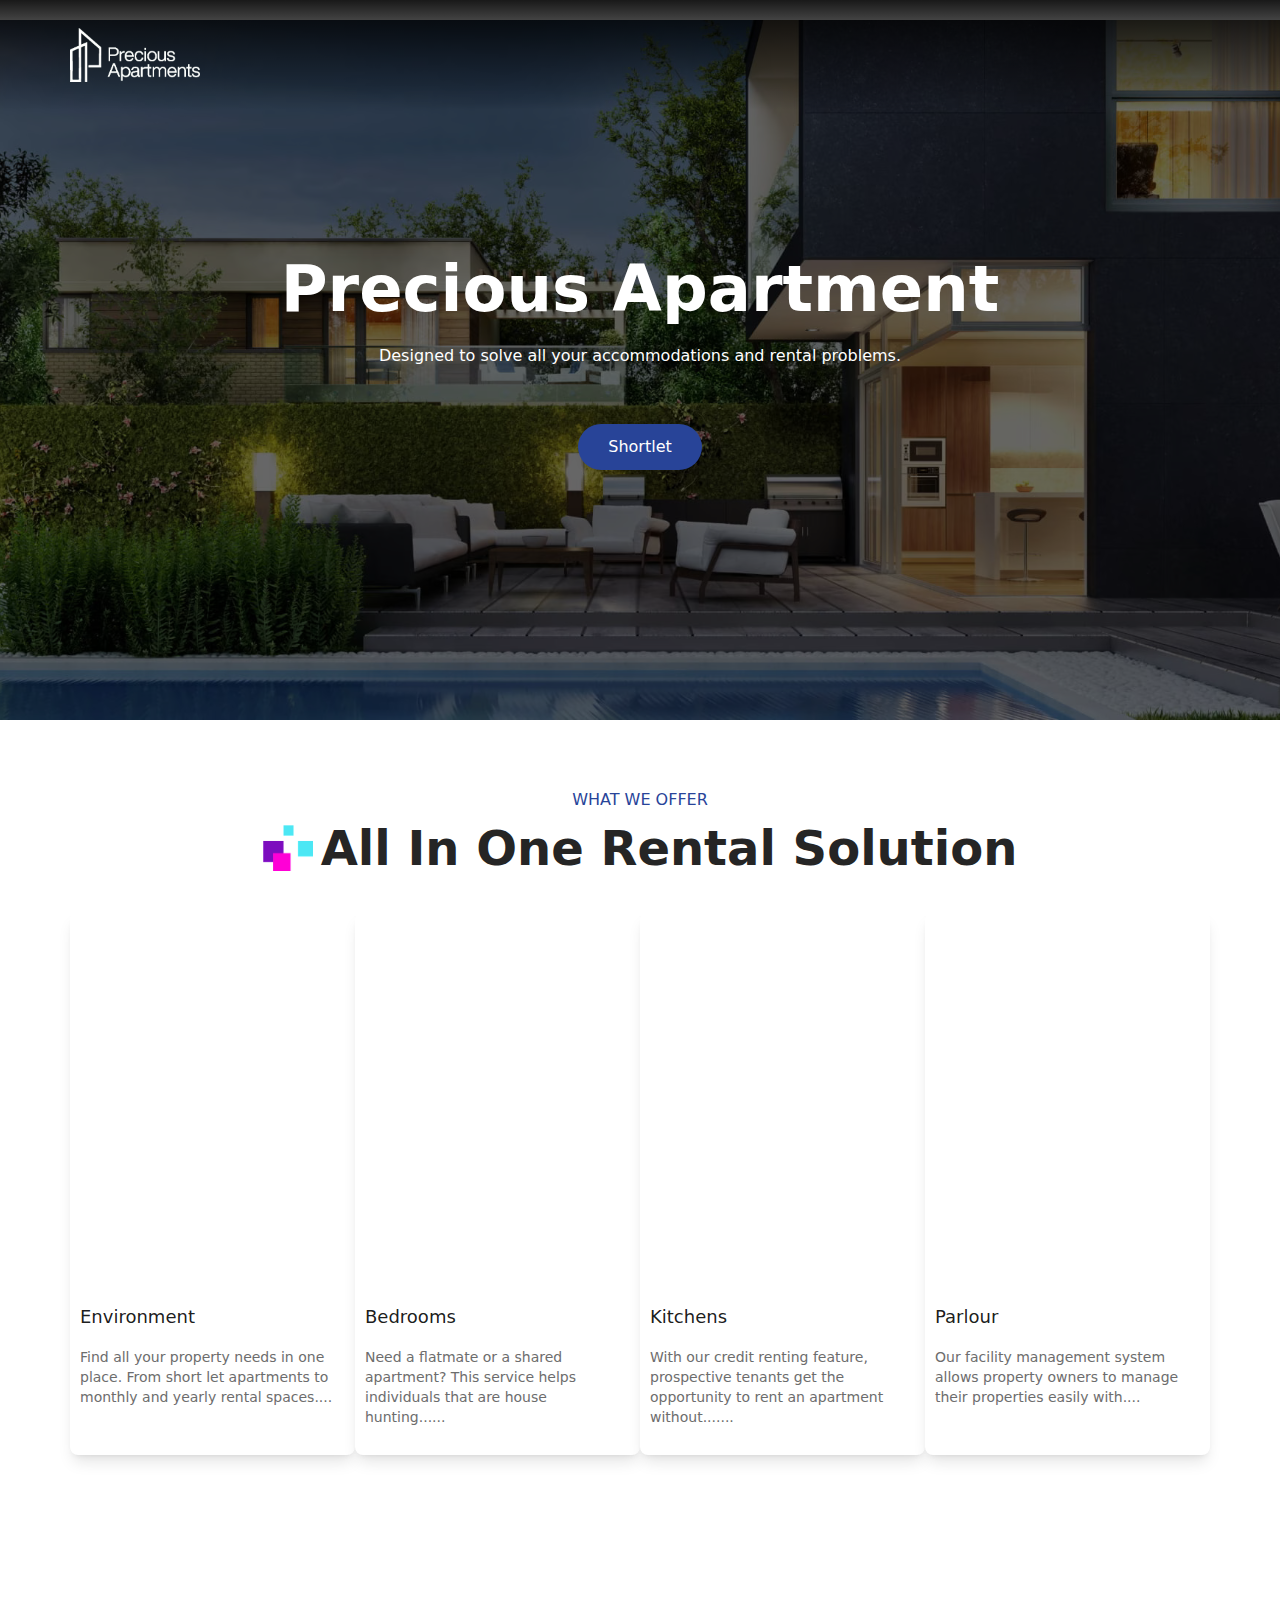
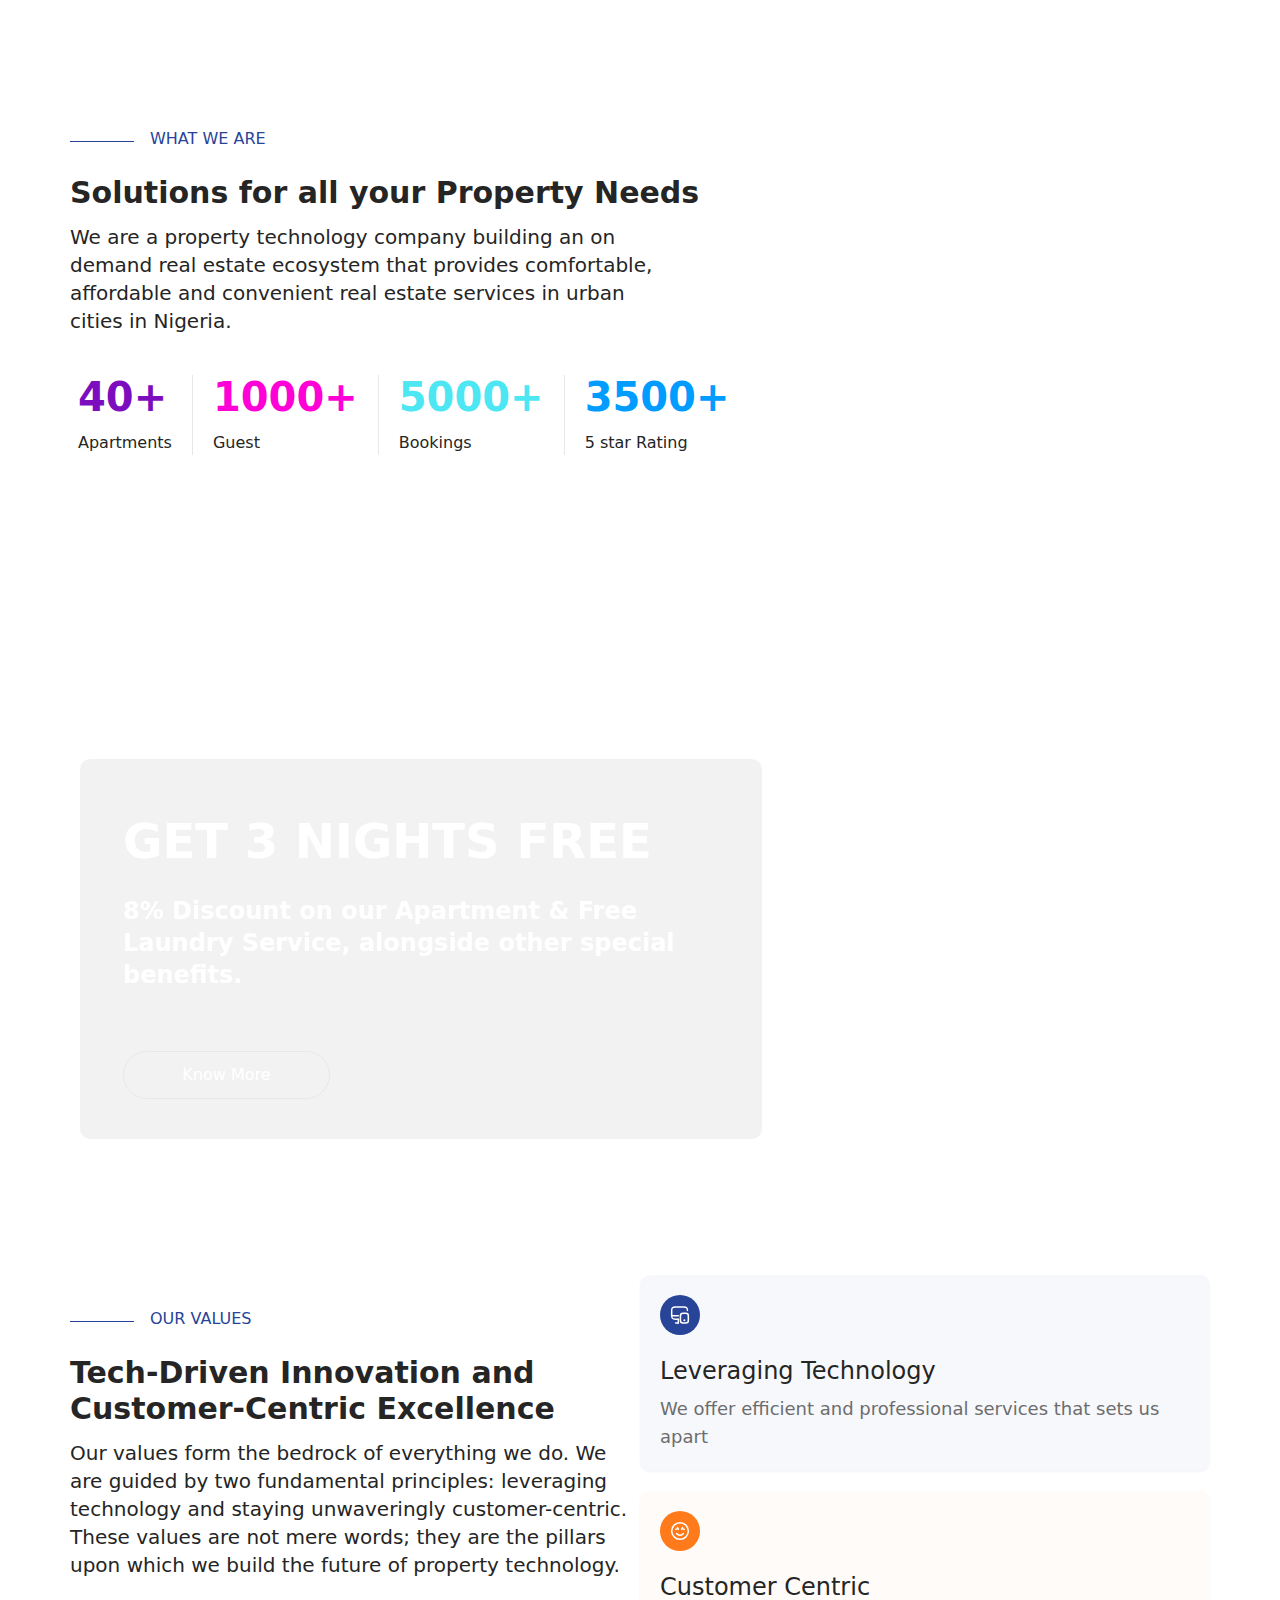
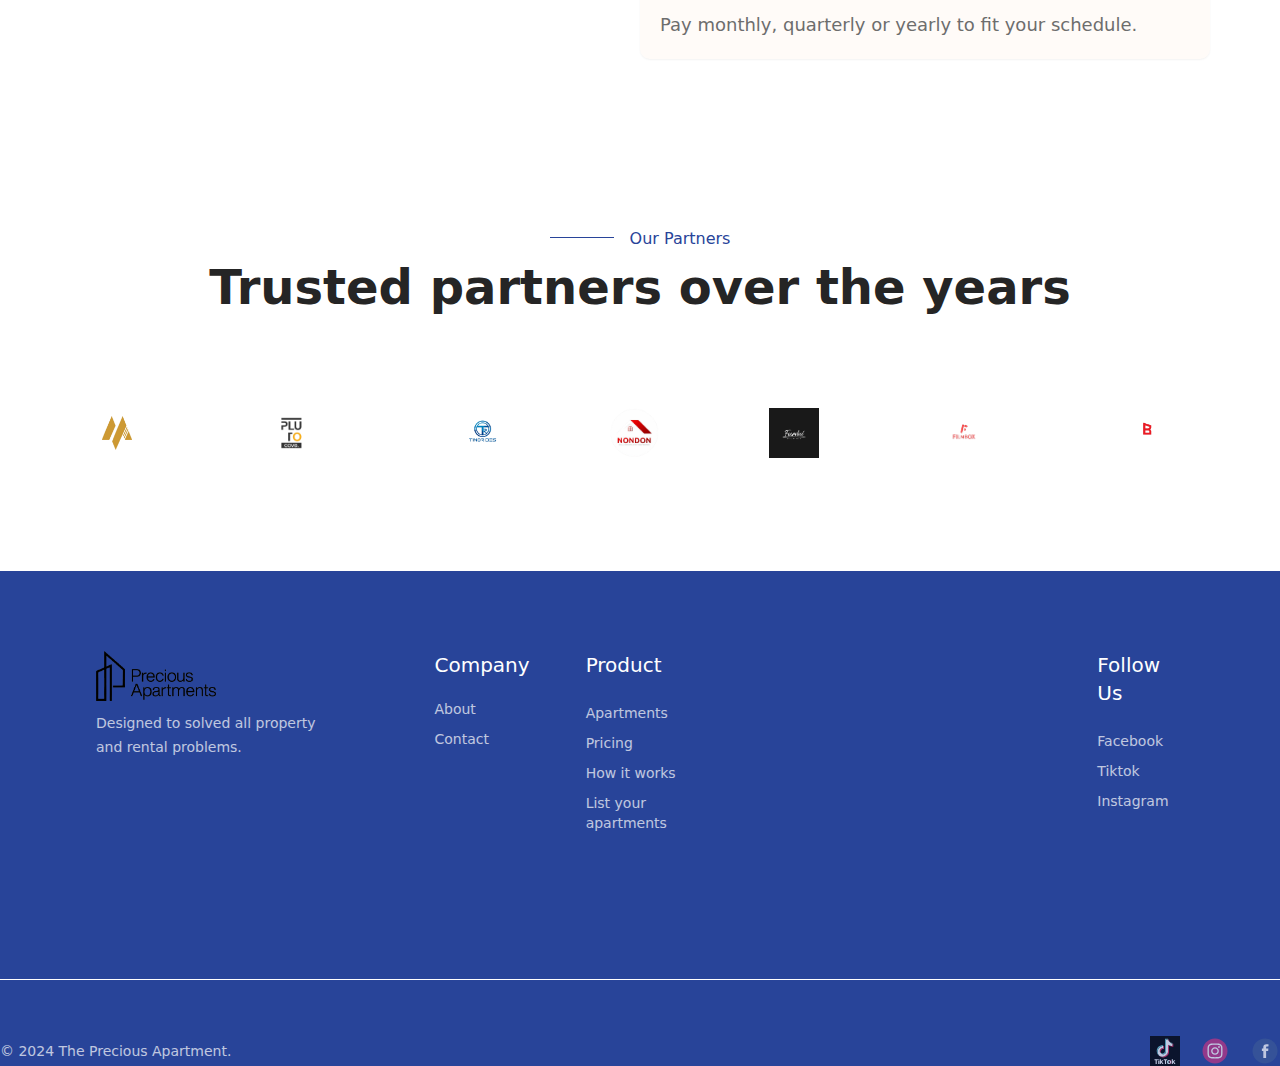
==== commit 36b42e57: "testing" ====
--- a/www.the99apartments.com/index.html
+++ b/www.the99apartments.com/index.html
@@ -86,7 +86,7 @@
     
 </head>
 
-<body>
+<body class="overflow-hidden">
     <div id="__next">
         <main class="__variable_785523 font-serif">
         <main style="max-width:1990px;margin:0 auto;position:relative">
@@ -189,7 +189,7 @@
     <main>
     <section class="relative pt-10 text-black app-container">
         <div class="flex gap-4 items-center justify-center py-3">
-            <hr class="w-16 h-1 border-[#284499]"/>
+            
             <h2 class="text-[#284499] font-serif text-xs md:text-base font-medium">WHAT WE OFFER
 
             </h2>
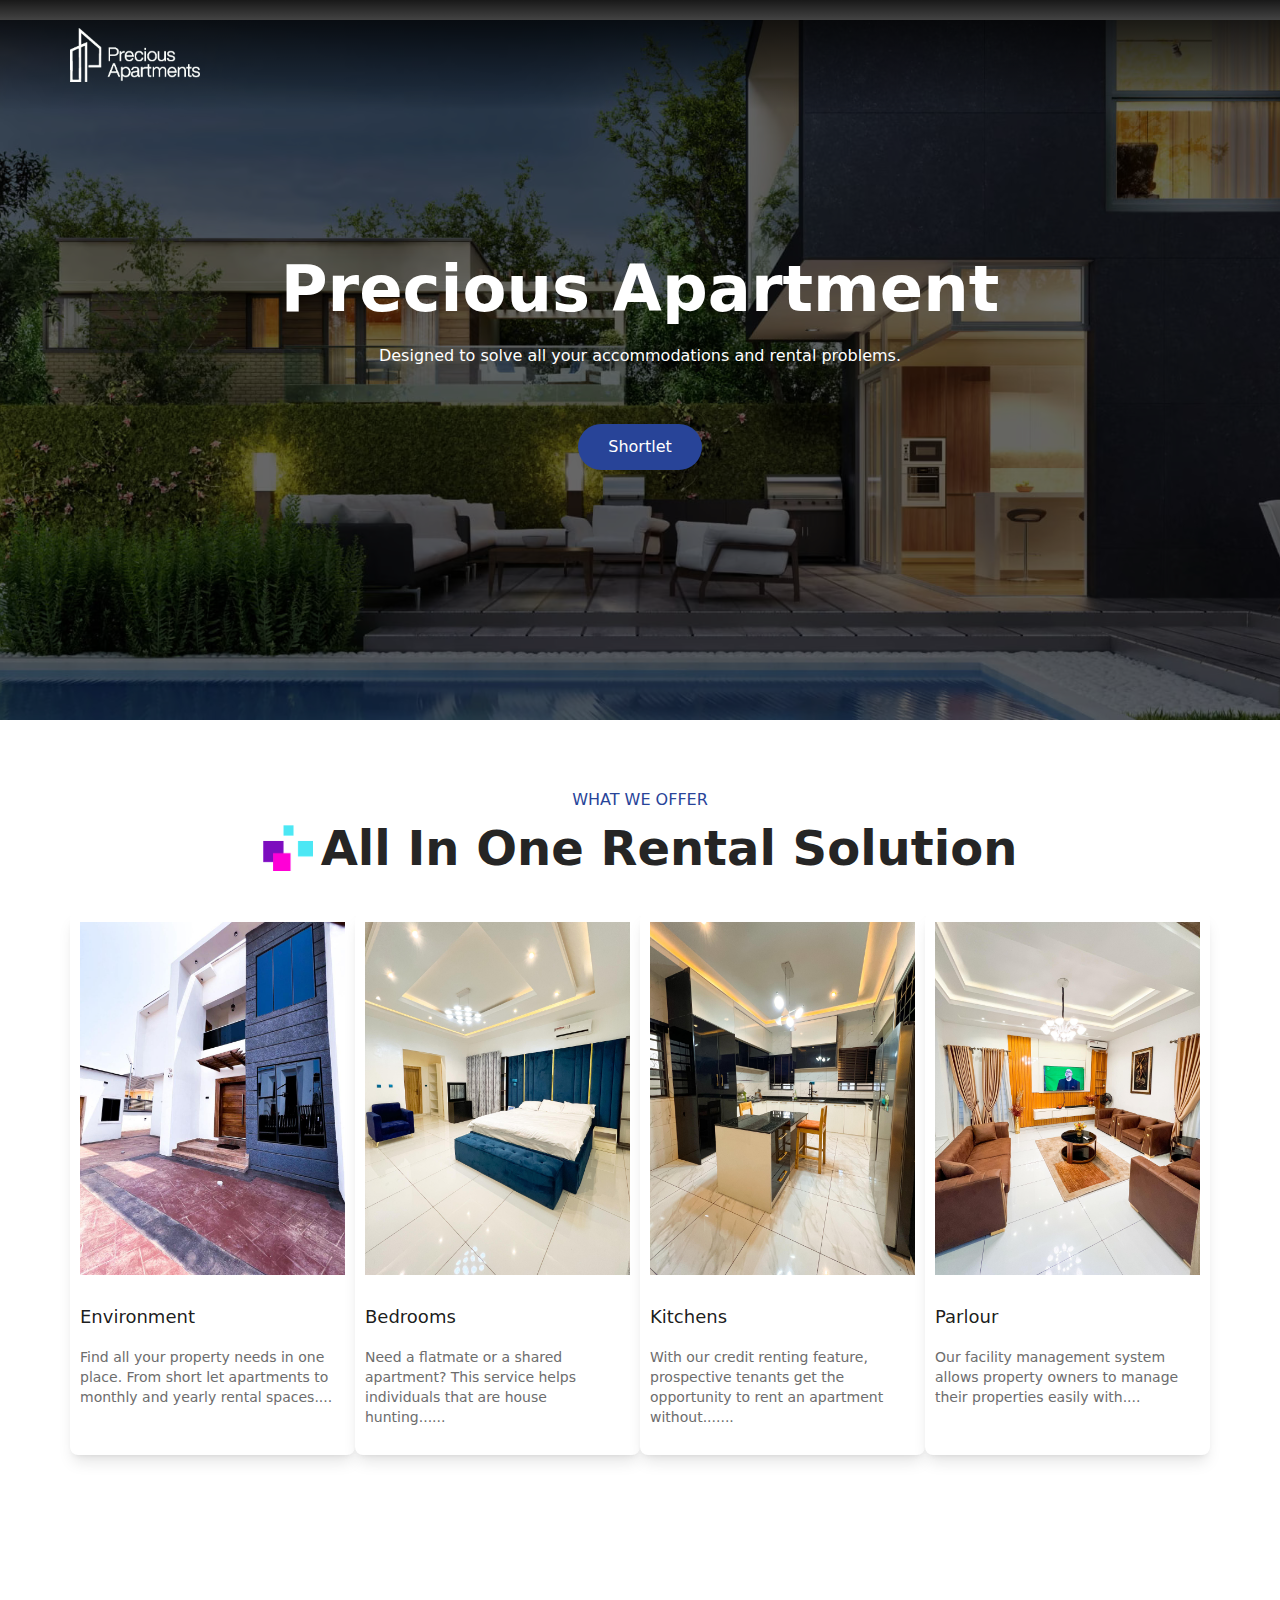
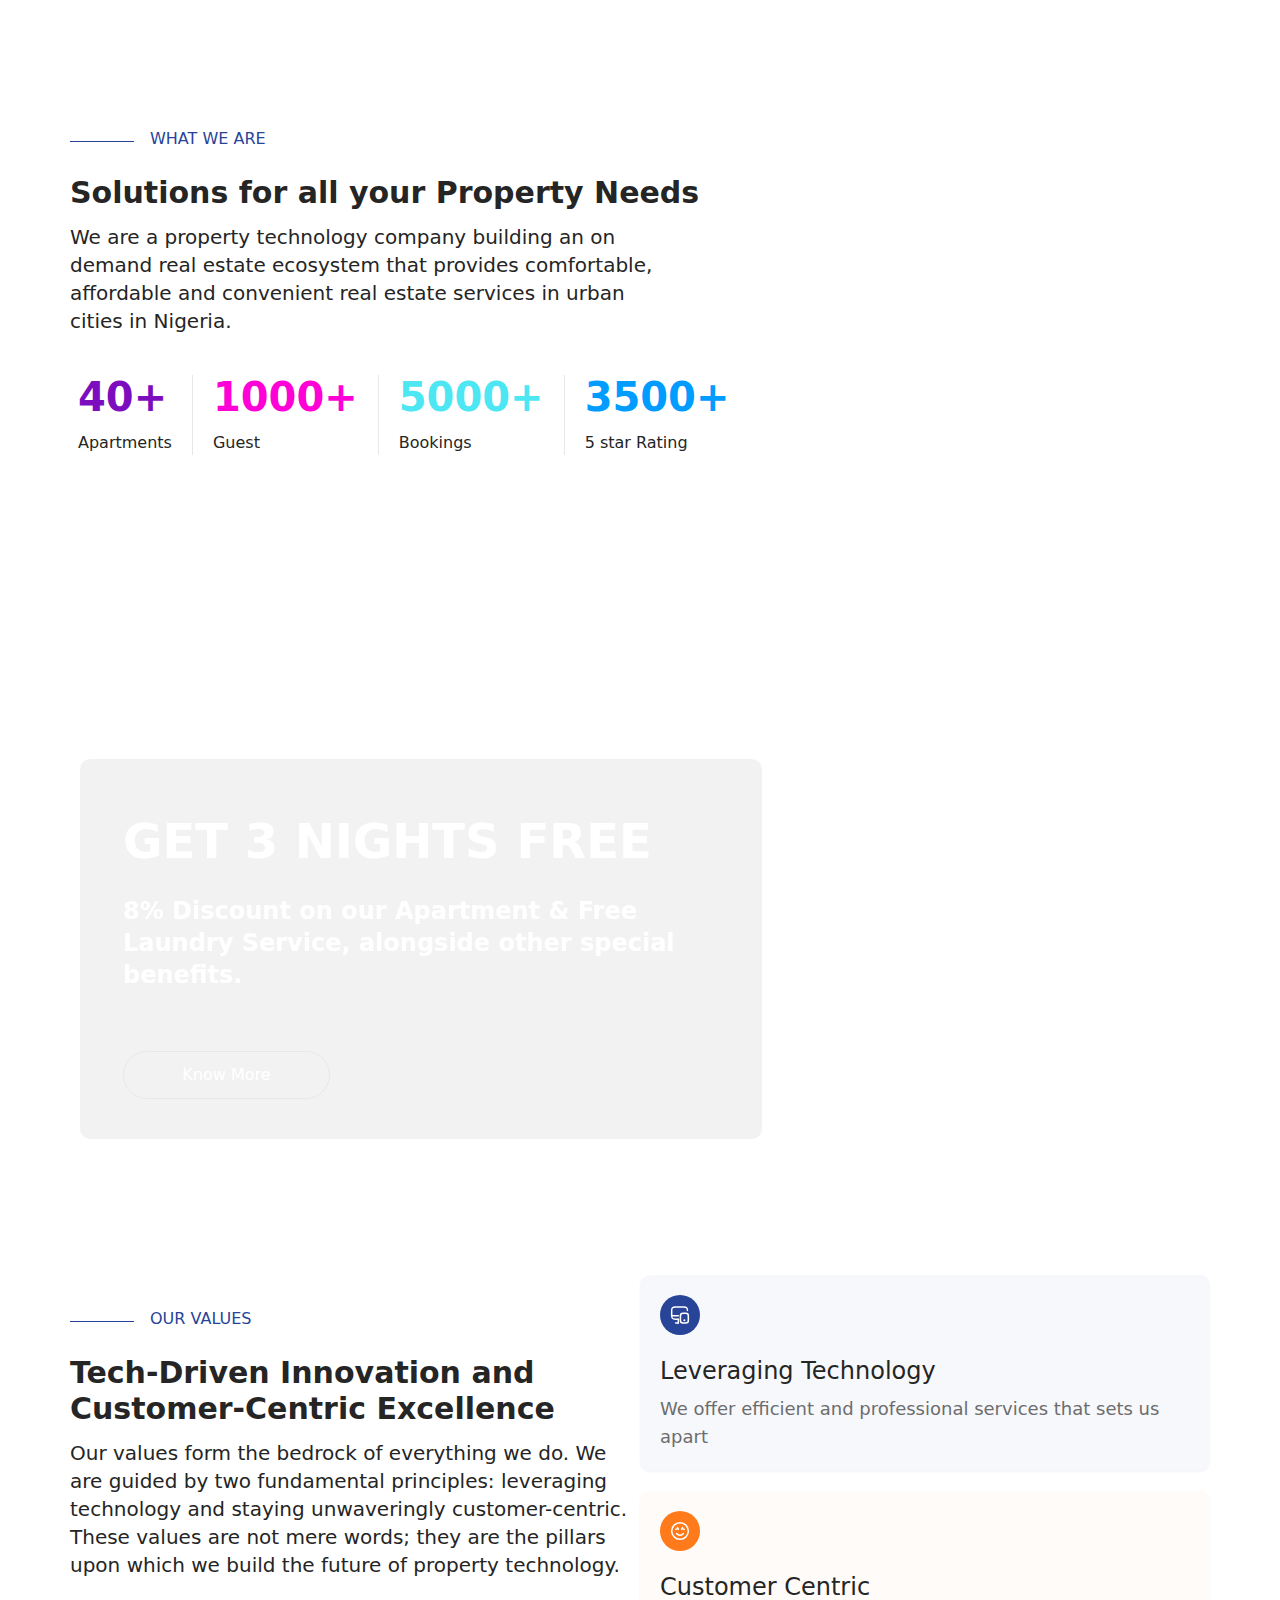
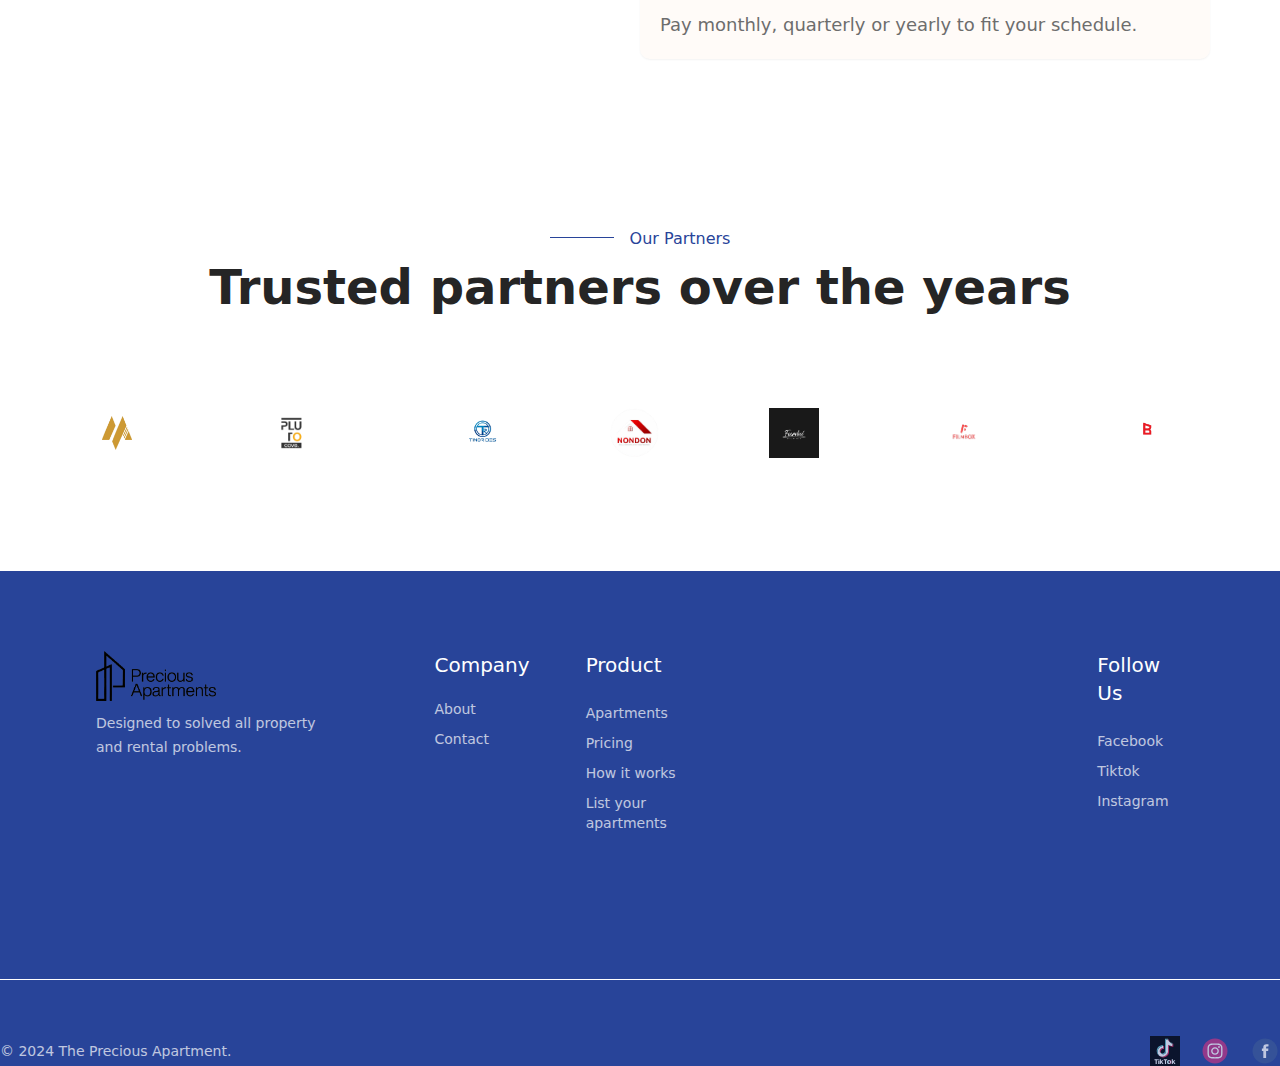
==== commit 7d9a601f: "still testing" ====
--- a/www.the99apartments.com/index.html
+++ b/www.the99apartments.com/index.html
@@ -86,7 +86,7 @@
     
 </head>
 
-<body class="overflow-hidden">
+<body class="overflow-x-hidden">
     <div id="__next">
         <main class="__variable_785523 font-serif">
         <main style="max-width:1990px;margin:0 auto;position:relative">
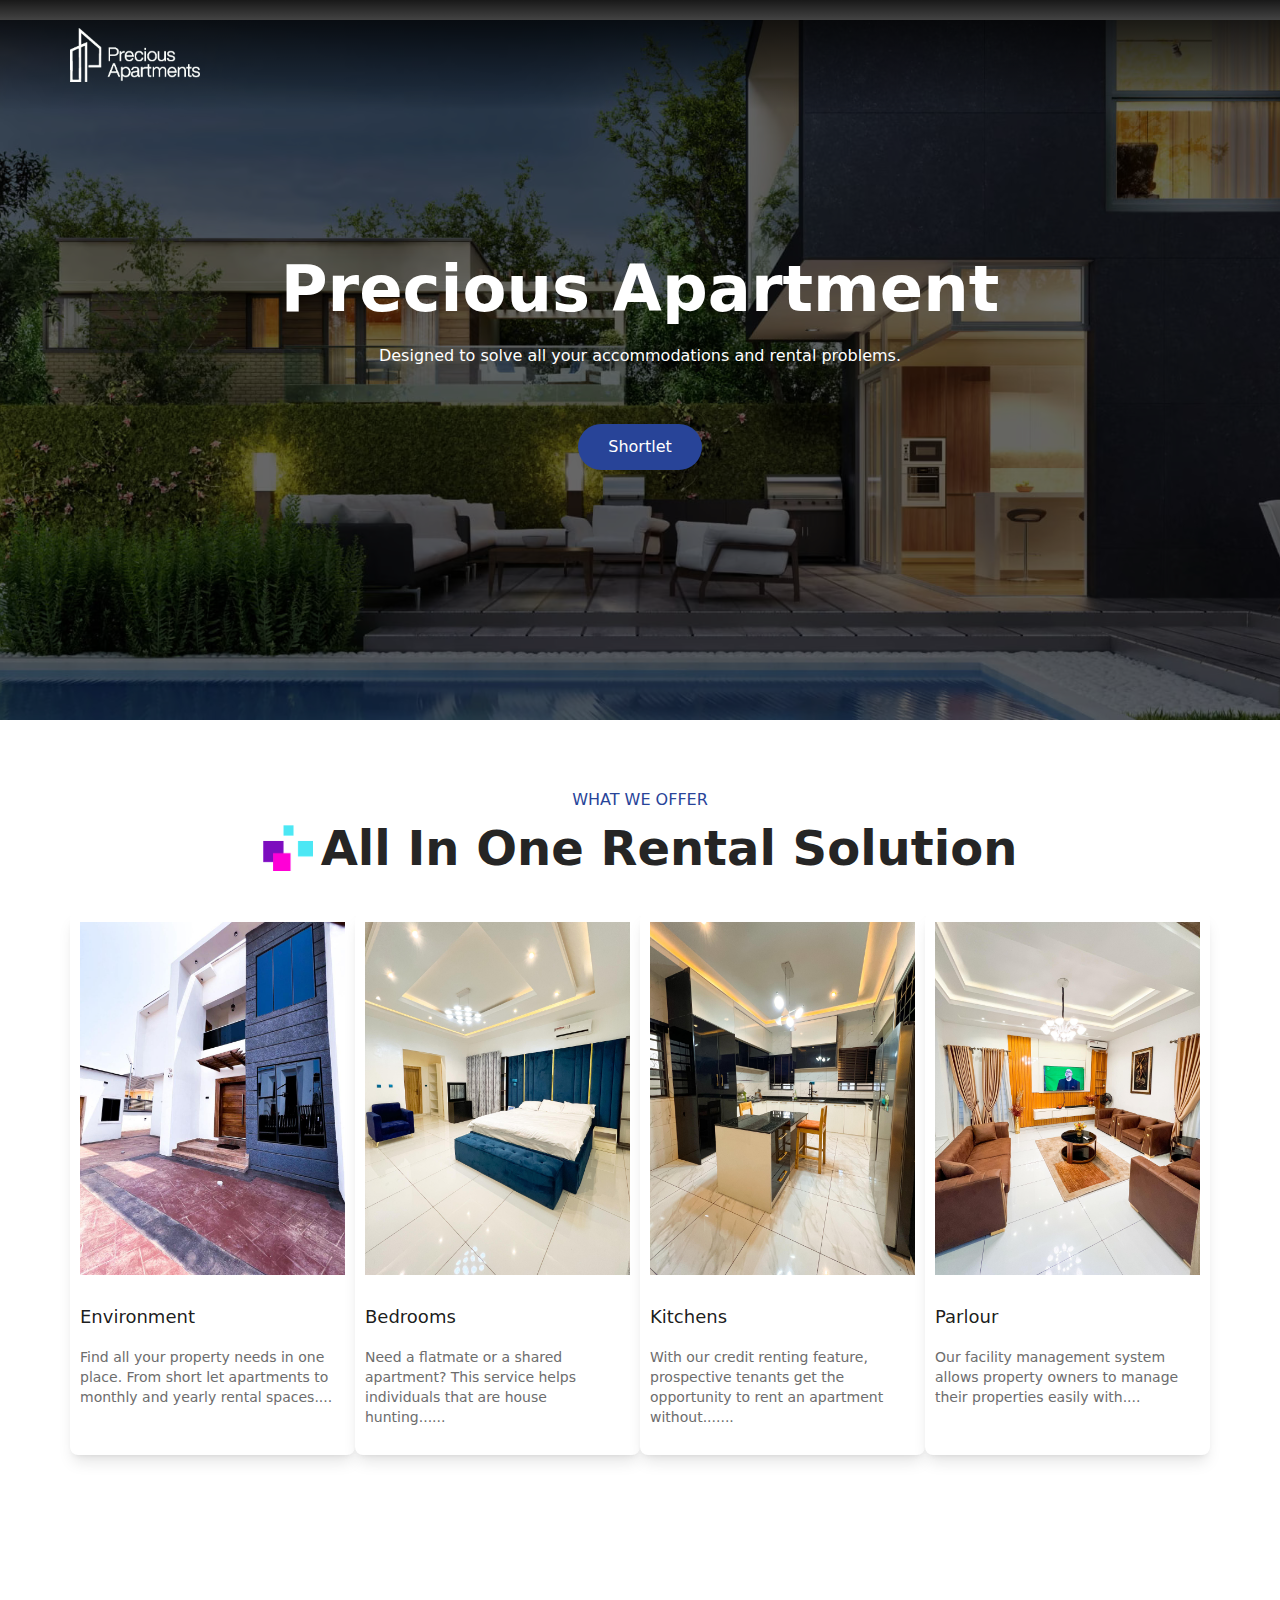
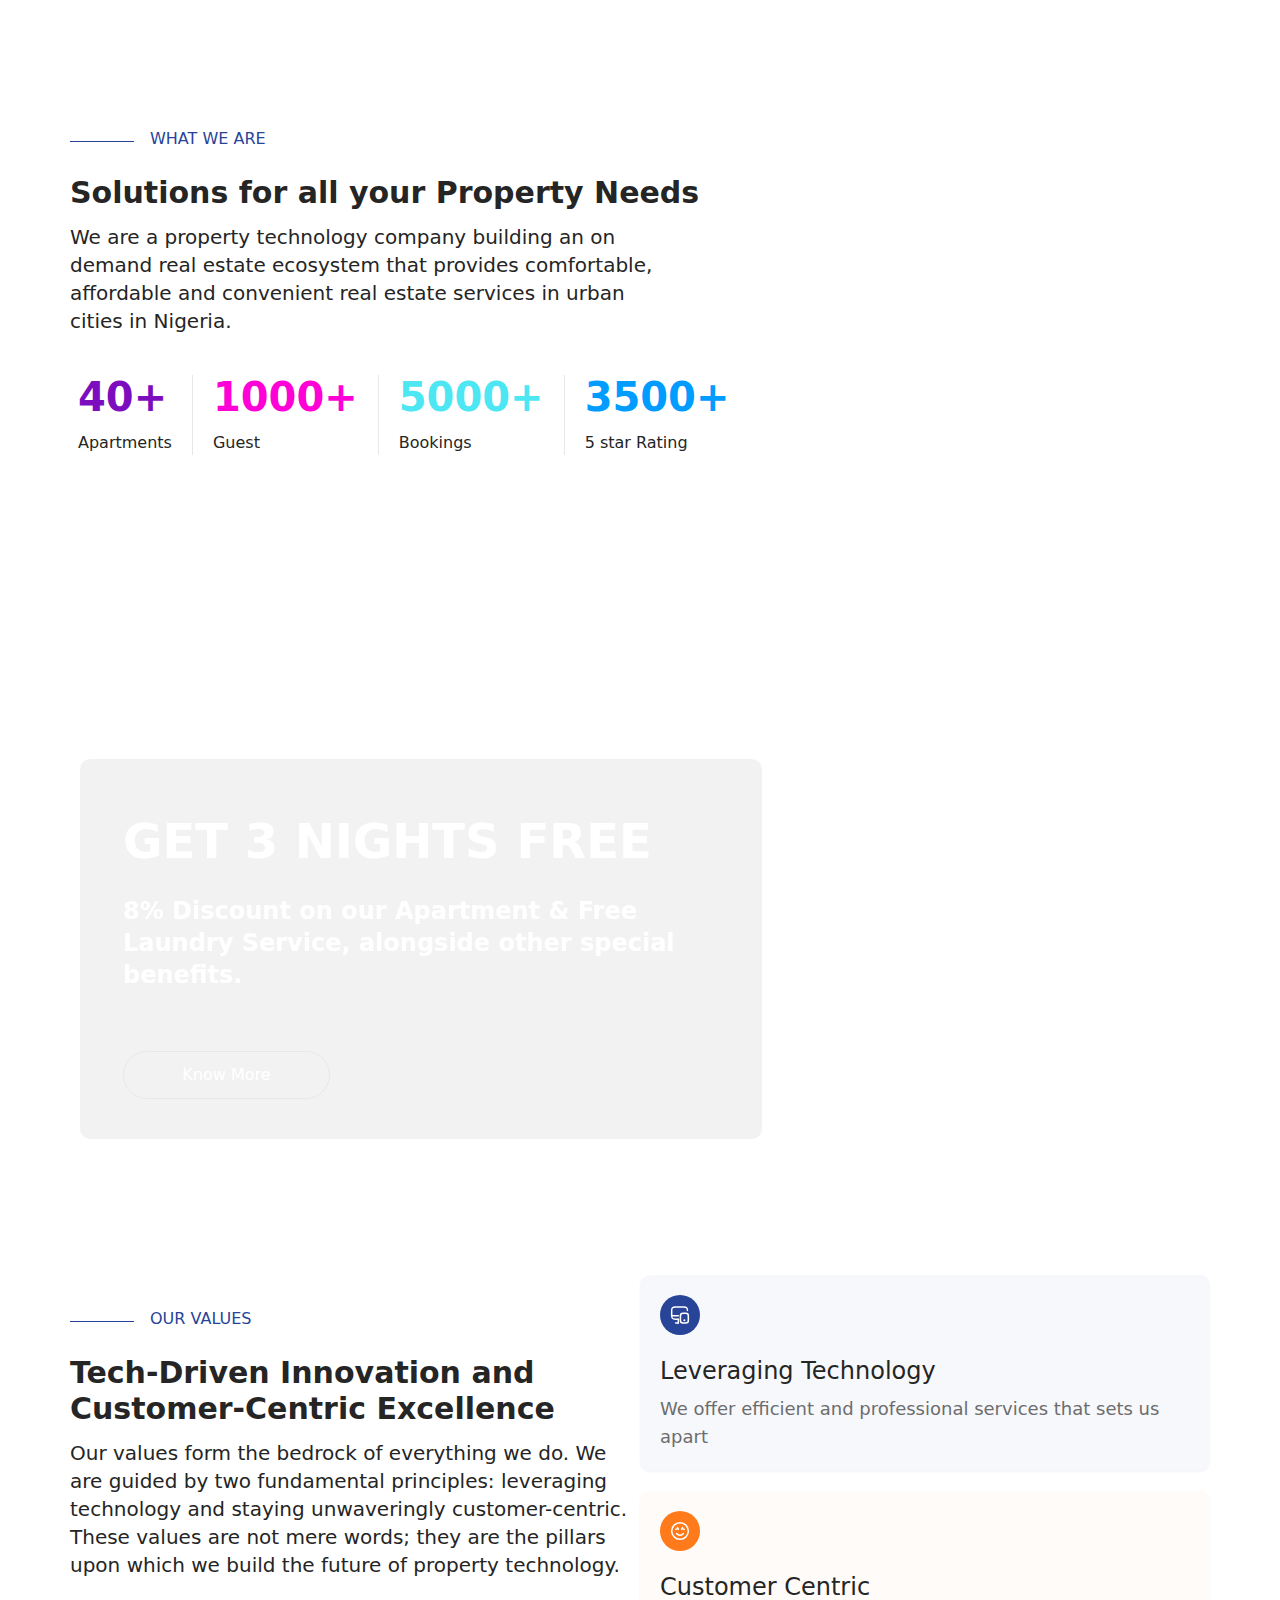
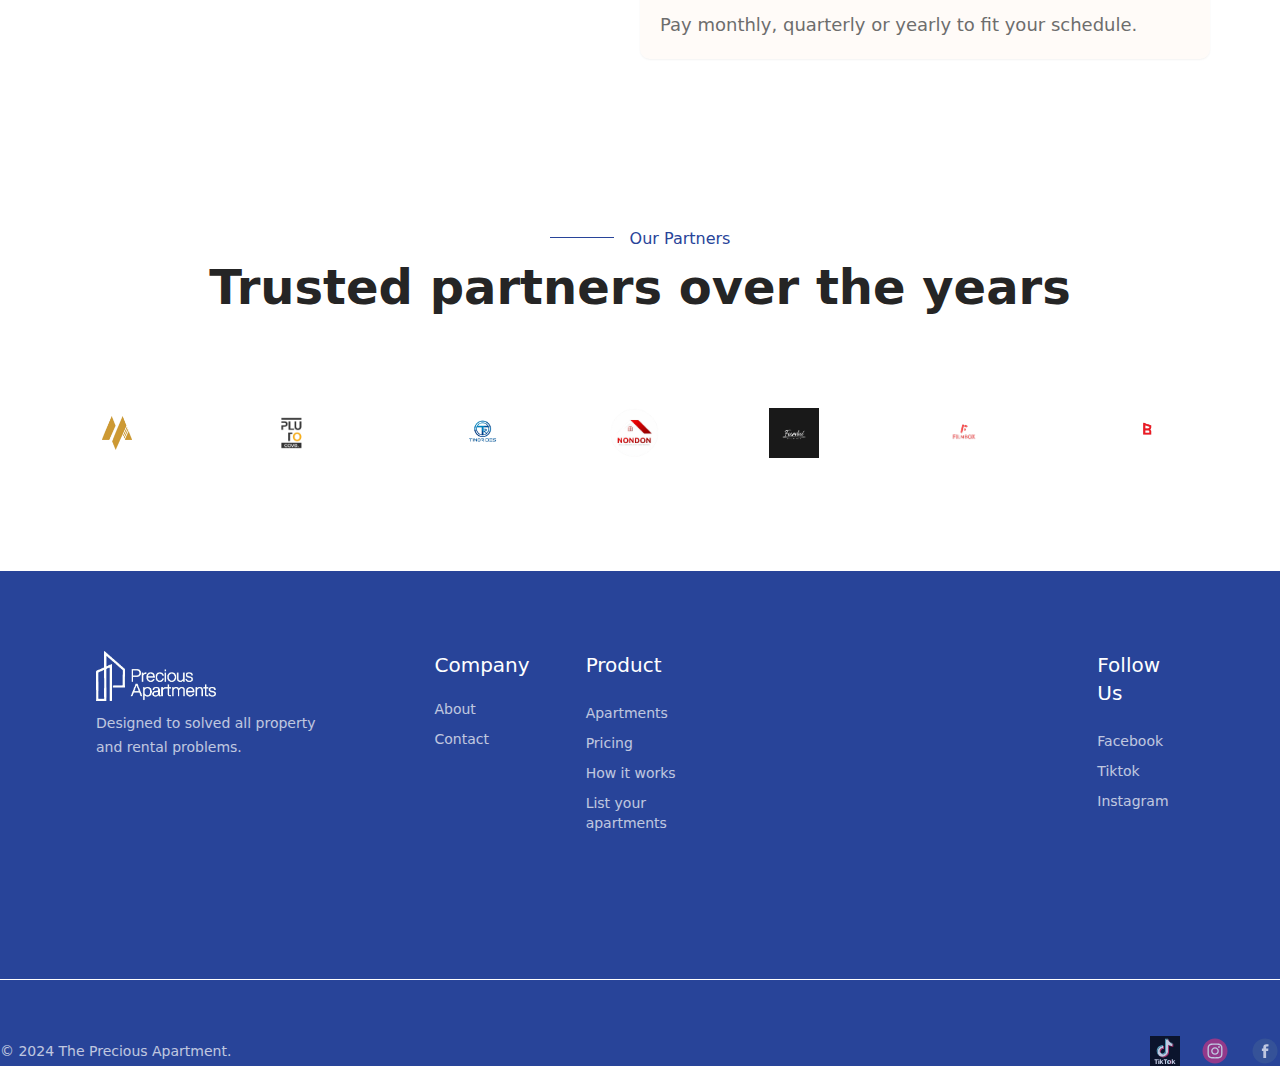
==== commit 2ca4880d: "testing" ====
--- a/www.the99apartments.com/index.html
+++ b/www.the99apartments.com/index.html
@@ -87,10 +87,10 @@
 </head>
 
 <body class="overflow-x-hidden">
-    <div id="__next">
-        <main class="__variable_785523 font-serif">
-        <main style="max-width:1990px;margin:0 auto;position:relative">
-            <header class="absolute right-0 left-0 top-0 z-50 bg-gradient-to-b from-black to-transparent flex items-center justify-between app-container !py-7">
+    <div id="__next"  class="overflow-x-hidden">
+        <main class="__variable_785523 font-serif overflow-x-hidden">
+        <main style="max-width:1990px;margin:0 auto;position:relative overflow-x-hidden">
+            <header class="absolute right-0 left-0 top-0 z-50 bg-gradient-to-b from-black to-transparent flex items-center justify-between app-container !py-7 overflow-x-hidden">
                 
                 <a class="relative" href="index.html">
 
@@ -486,7 +486,7 @@
     <div class="mx-auto w-full max-w-screen-[1400px] p-4 py-6  lg:py-20 lg:px-24">
         <div class="md:flex md:justify-between"><div class="mb-6 md:mb-0 md:w-[30%] 2xl:w-[25%]">
             <a class="flex items-center gap-3" href="index.html">
-            <img src="logo.png" width="120px">
+            <img src="_next/logo.png" width="120px">
                 
             </a>
             <p class=" font-light text-sm w-60 mt-[10px] leading-6 2xl:text-base 2xl:w-64 opacity-70">
